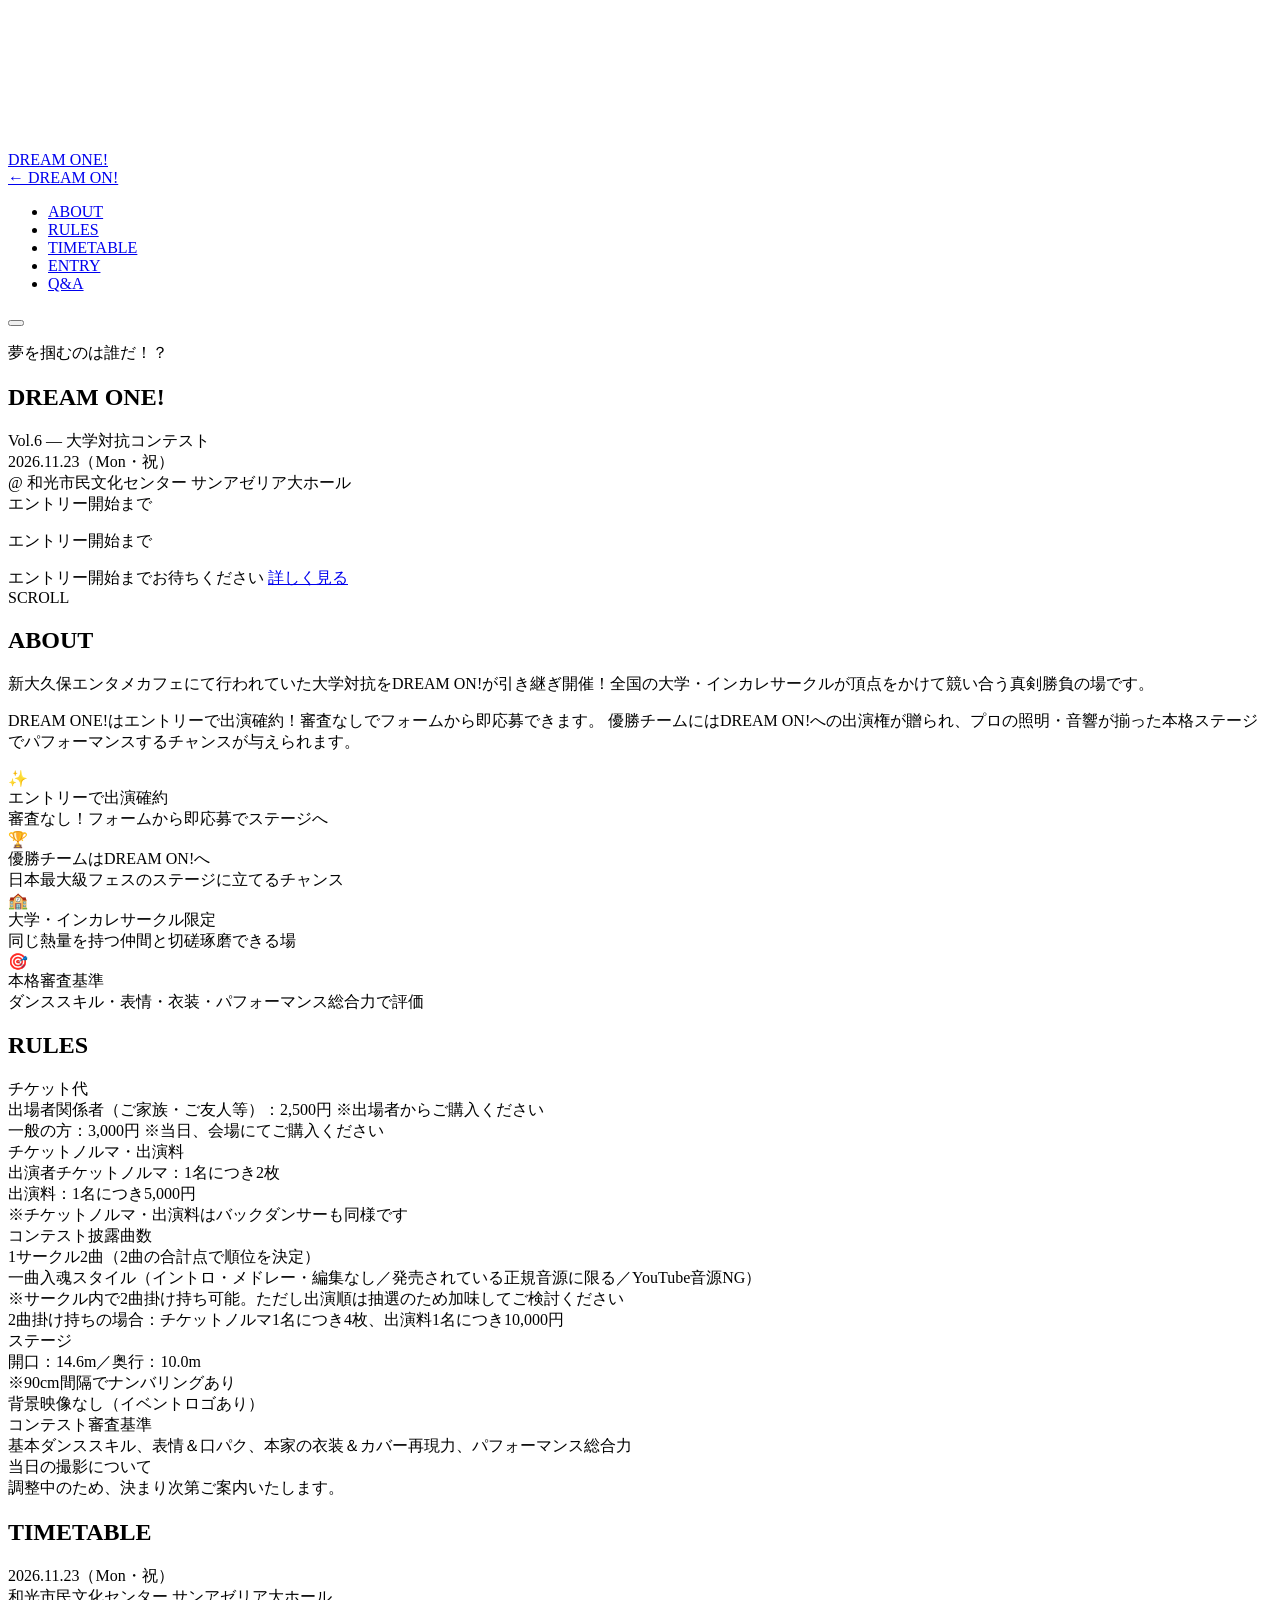
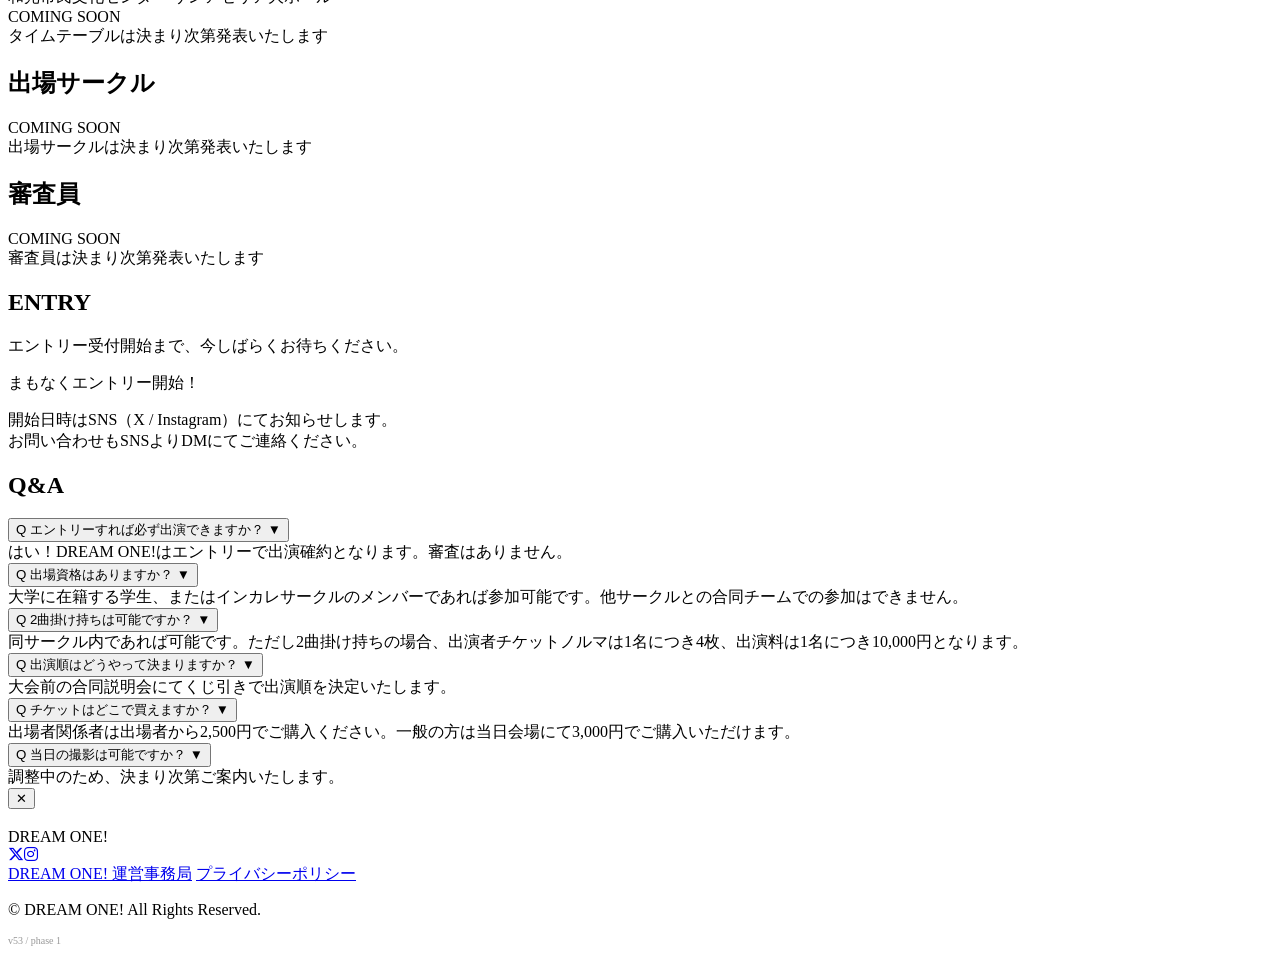
==== dreamone/index.html @ d1f80d46 "Show DREAM ONE build version and phase in footer" ====
<!-- ============================================
     FILE TYPE : HTML
     SITE      : DREAM ONE! (ドリワン)
     VERSION   : 53
============================================ -->
<!DOCTYPE html>
<html lang="ja">
<head>
  <meta charset="UTF-8" />
  <meta name="viewport" content="width=device-width, initial-scale=1.0" />
  <title>DREAM ONE! Vol.6 – 大学対抗 K-POP COVER DANCE CONTEST</title>
  <meta name="description" content="大学生によるK-POPカバーダンスの頂点を決める大会「DREAM ONE!」" />
  <link rel="preconnect" href="https://fonts.googleapis.com" />
  <link rel="preconnect" href="https://fonts.gstatic.com" crossorigin />
  <link href="https://fonts.googleapis.com/css2?family=Bebas+Neue&family=Noto+Sans+JP:wght@400;700;900&family=Space+Mono:wght@400;700&display=swap" rel="stylesheet" />
  <link rel="stylesheet" href="https://cdnjs.cloudflare.com/ajax/libs/font-awesome/6.5.0/css/all.min.css" />
  <link rel="stylesheet" href="style.css?v=52" />
</head>
<body>
  <div class="hero-particles" id="hero-particles"></div>

  <header class="site-header" id="site-header">
    <div class="header-inner">
      <a href="#top" class="logo">
        <img src="images/logo.png" alt="DREAM ONE!" class="logo-img"
             onerror="this.style.display='none';this.nextElementSibling.style.display='block';" />
        <span class="logo-text" style="display:none">DREAM ONE!</span>
      </a>
      <a href="../index.html" class="site-switch-btn site-switch-btn--on">← DREAM ON!</a>
      <nav class="global-nav" id="global-nav">
        <ul id="nav-list"></ul>
      </nav>
      <button class="hamburger" id="hamburger" aria-label="メニューを開く">
        <span></span><span></span><span></span>
      </button>
    </div>
  </header>

  <section class="hero" id="top">
    <div class="hero-slider" id="hero-slider"></div>
    <div class="hero-bg-pattern"></div>
    <div class="hero-overlay"></div>
    <div class="hero-content">
      <p class="hero-catchcopy" id="hero-catchcopy"></p>
      <div class="hero-logo-wrap">
        <img src="images/logo.png" alt="DREAM ONE!" class="hero-logo-img"
             onerror="this.style.display='none';this.nextElementSibling.style.display='block';" />
        <h1 class="hero-title" style="display:none">DREAM ONE!</h1>
      </div>
      <div class="hero-vol-badge" id="hero-vol-badge"></div>
      <div class="hero-info" id="hero-info"></div>
      <div class="hero-phase" id="hero-phase"></div>
      <div class="hero-cta" id="hero-cta"></div>
      <div class="hero-scroll-hint">
        <span>SCROLL</span>
        <div class="scroll-line"></div>
      </div>
    </div>
  </section>

  <main id="main-content">
  <section class="section section-alt" id="about">
    <div class="section-inner">
      <h2 class="section-title">ABOUT</h2>
      <div class="about-lead" id="about-lead"></div>
      <p class="about-body" id="about-body"></p>
      <div class="features-grid" id="features-grid"></div>
    </div>
  </section>

  <section class="section" id="rules">
    <div class="section-inner">
      <h2 class="section-title">RULES</h2>
      <div class="rules-grid" id="rules-grid"></div>
    </div>
  </section>

  <section class="section" id="timetable">
    <div class="section-inner">
      <h2 class="section-title">TIMETABLE</h2>
      <div class="timetable-header" id="timetable-header"></div>
      <div class="timetable-list" id="timetable-list"></div>
    </div>
  </section>

  <section class="section section-alt teams-section" id="teams">
    <div class="section-inner">
      <h2 class="section-title">出場サークル</h2>
      <div class="teams-grid" id="teams-grid"></div>
    </div>
  </section>

  <section class="section section-alt" id="judges">
    <div class="section-inner">
      <h2 class="section-title">審査員</h2>
      <div class="judges-grid" id="judges-grid"></div>
    </div>
  </section>

  <section class="section entry-section" id="entry">
    <div class="section-inner">
      <h2 class="section-title">ENTRY</h2>
      <div class="entry-content" id="entry-content"></div>
    </div>
  </section>

  <section class="section" id="qa">
    <div class="section-inner">
      <h2 class="section-title">Q&A</h2>
      <div class="qa-list" id="qa-list"></div>
    </div>
  </section>
  </main>

  <!-- 審査員ポップアップ -->
  <div class="judge-popup-overlay" id="judge-popup-overlay">
    <div class="judge-popup" id="judge-popup">
      <button class="judge-popup-close" id="judge-popup-close">✕</button>
      <img class="judge-popup-img" id="judge-popup-img" src="" alt="" />
      <h3 class="judge-popup-name" id="judge-popup-name"></h3>
      <p class="judge-popup-profile" id="judge-popup-profile"></p>
    </div>
  </div>

  <footer class="site-footer">
    <div class="footer-inner">
      <div class="footer-logo">
        <img src="images/logo.png" alt="DREAM ONE!"
             onerror="this.style.display='none';this.nextElementSibling.style.display='block';" />
        <span class="logo-text" style="display:none">DREAM ONE!</span>
      </div>
      <div class="footer-social" id="footer-social"></div>
      <div class="footer-links">
        <a href="#top">DREAM ONE! 運営事務局</a>
        <a href="https://www.sib.tv/privacy/" target="_blank" rel="noopener">プライバシーポリシー</a>
      </div>
      <p class="footer-copy">© DREAM ONE! All Rights Reserved.</p>
      <p class="footer-build" id="footer-build" style="font-size:10px;opacity:0.4;margin-top:4px;"></p>
    </div>
  </footer>

  <script src="main.js?v=53"></script>
</body>
</html>
<!-- ============================================
     FILE TYPE : HTML
     SITE      : DREAM ONE! (ドリワン)
     VERSION   : 53
============================================ -->
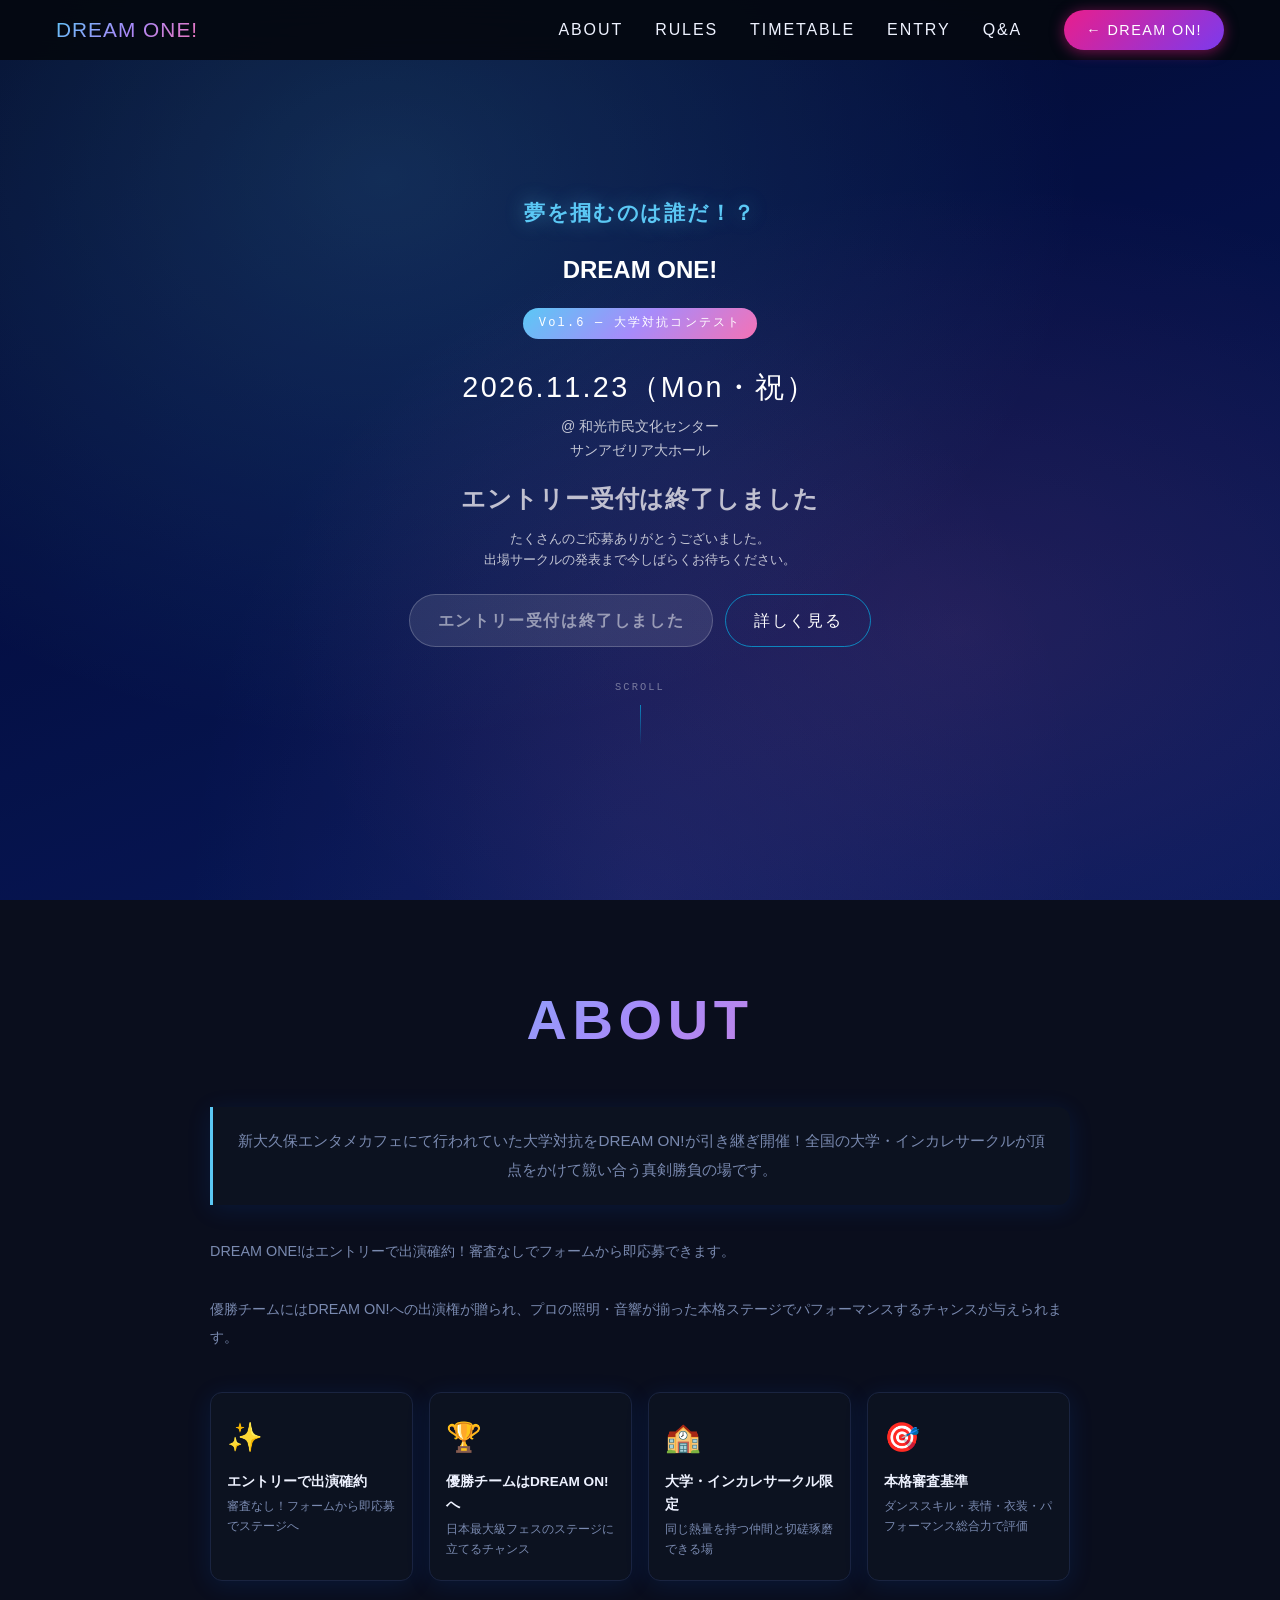
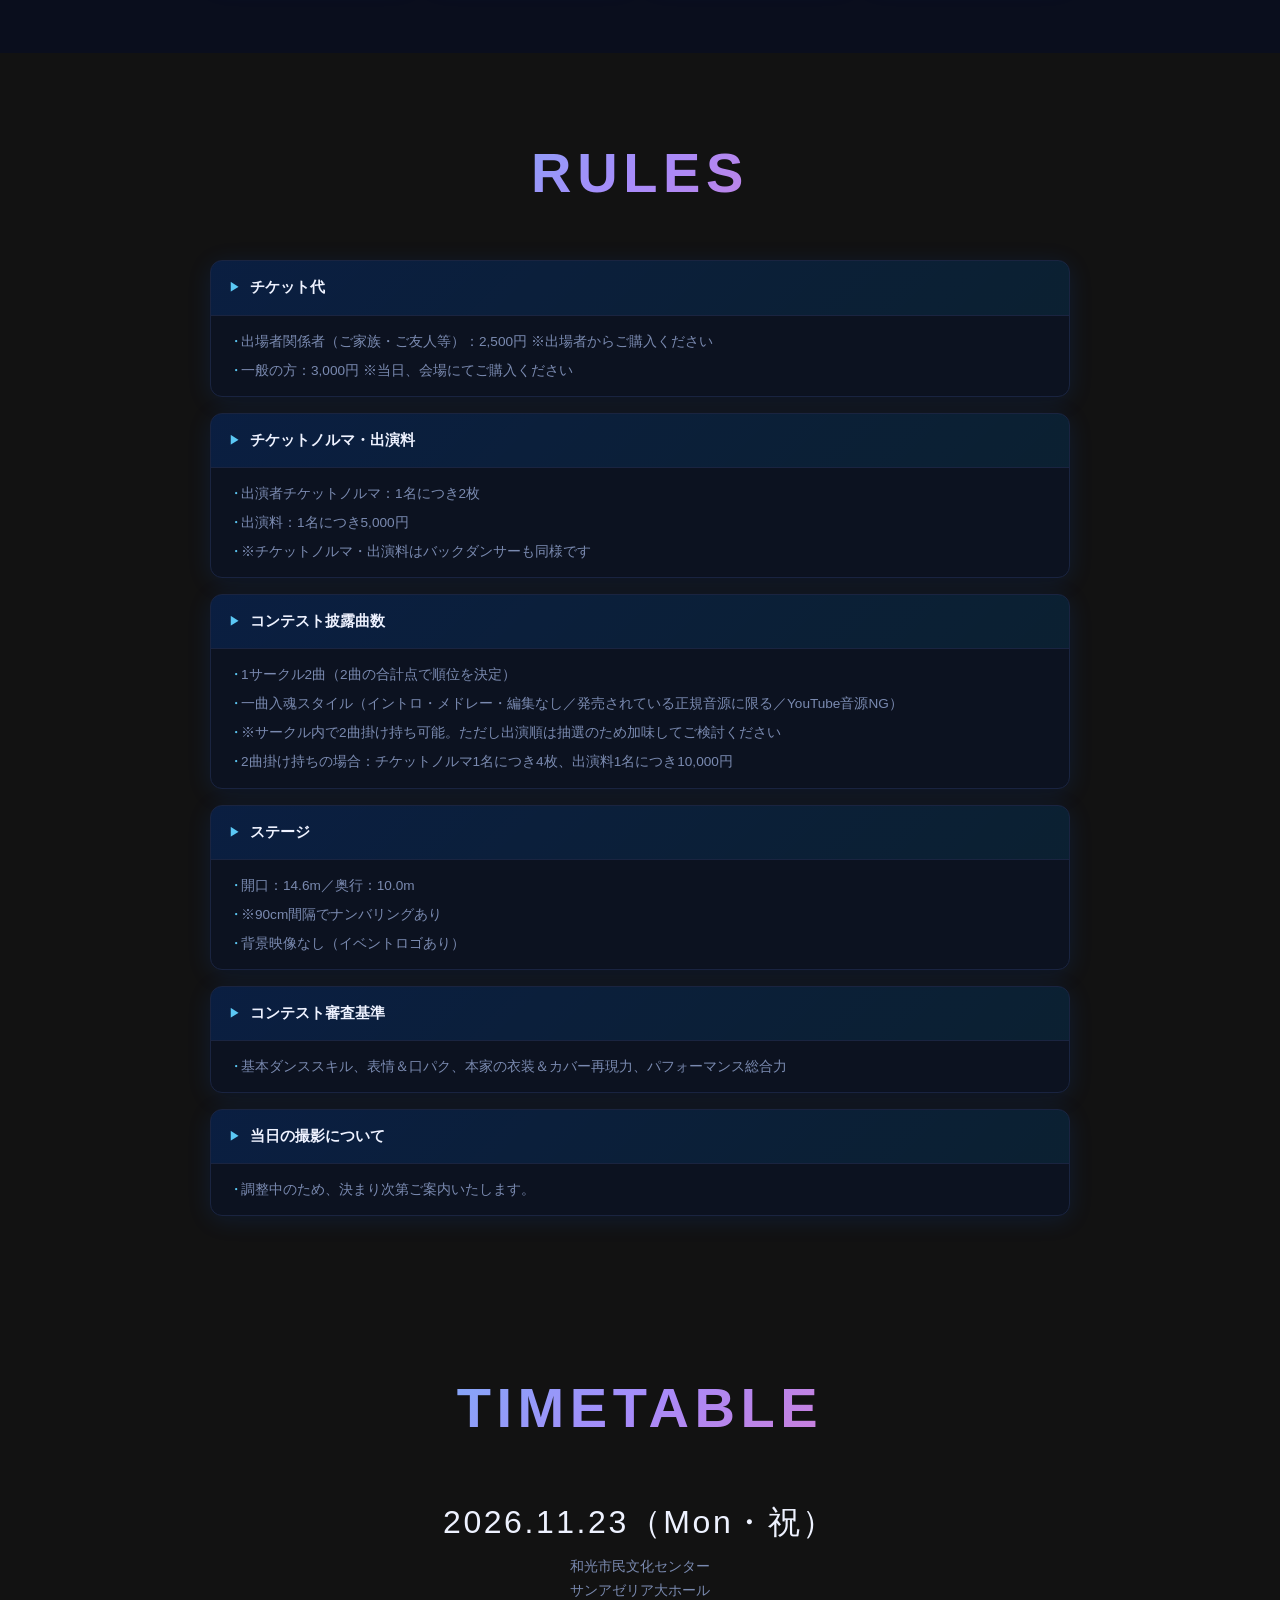
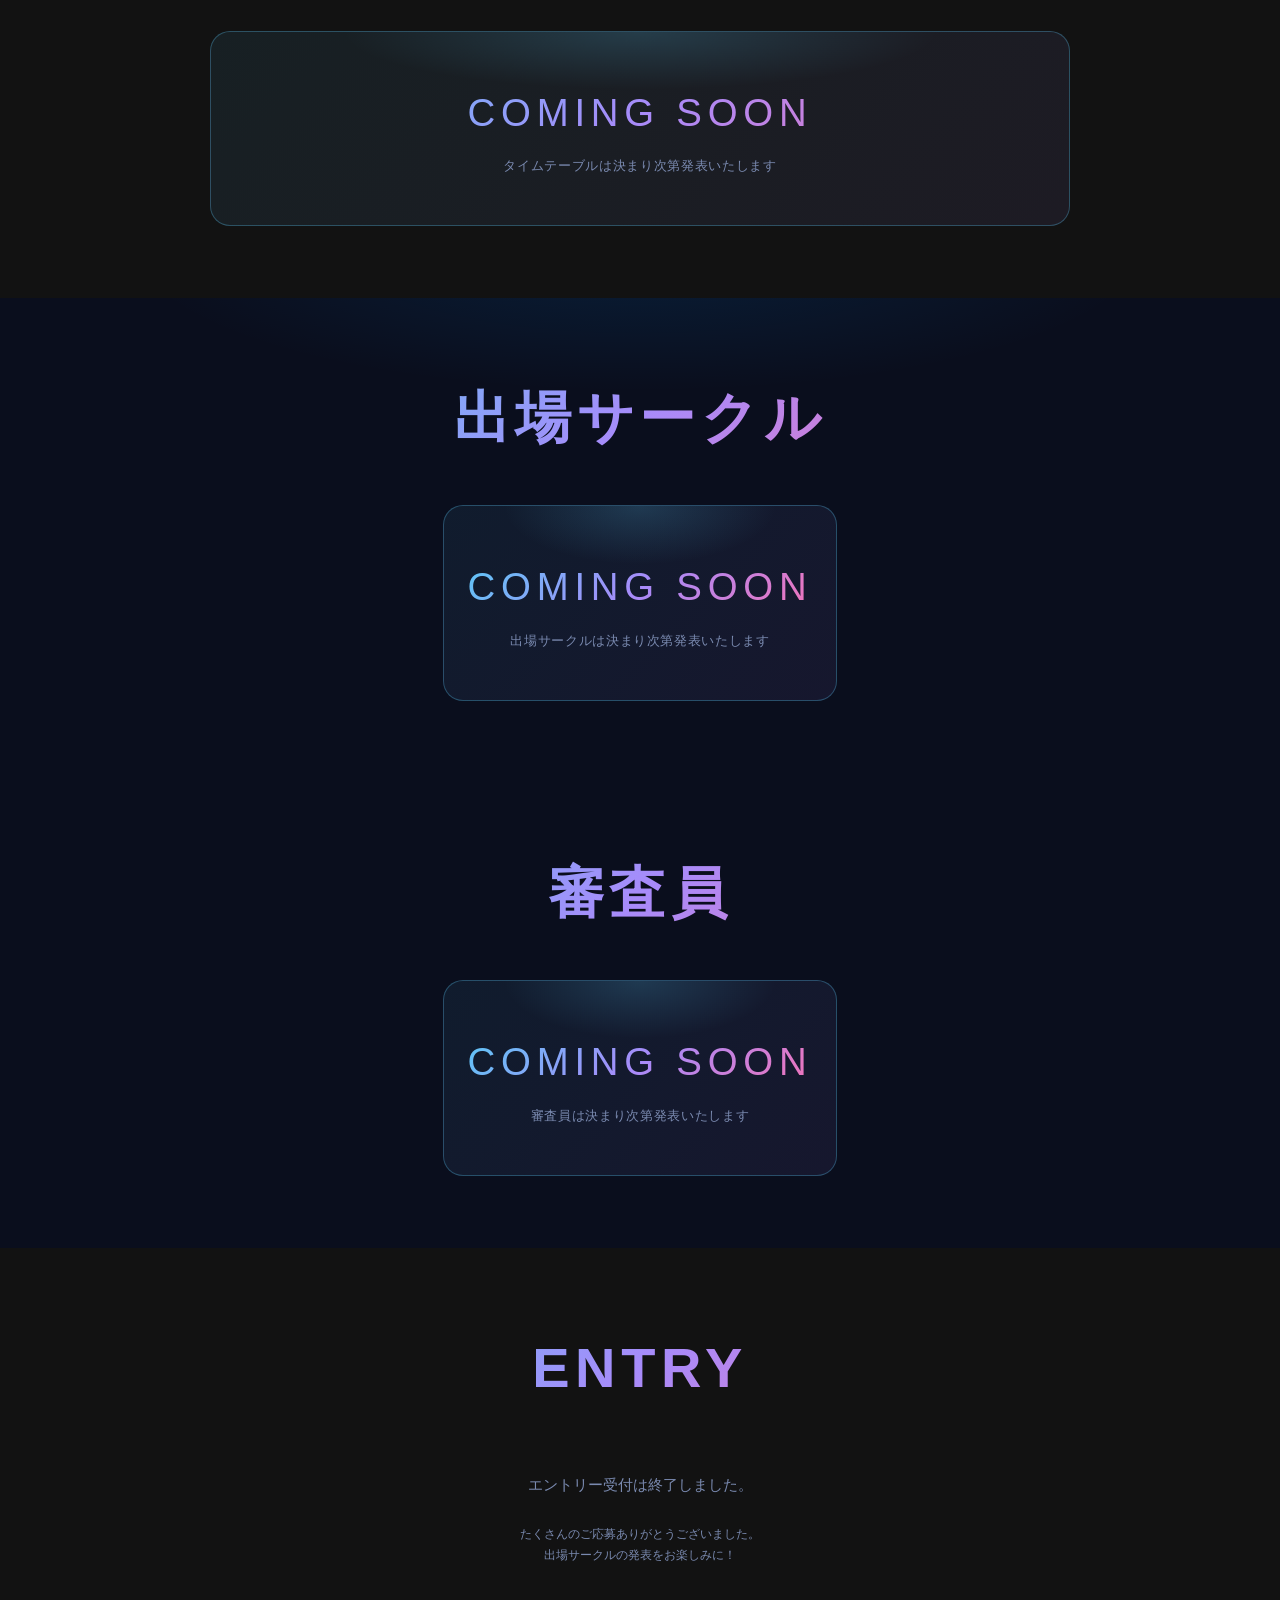
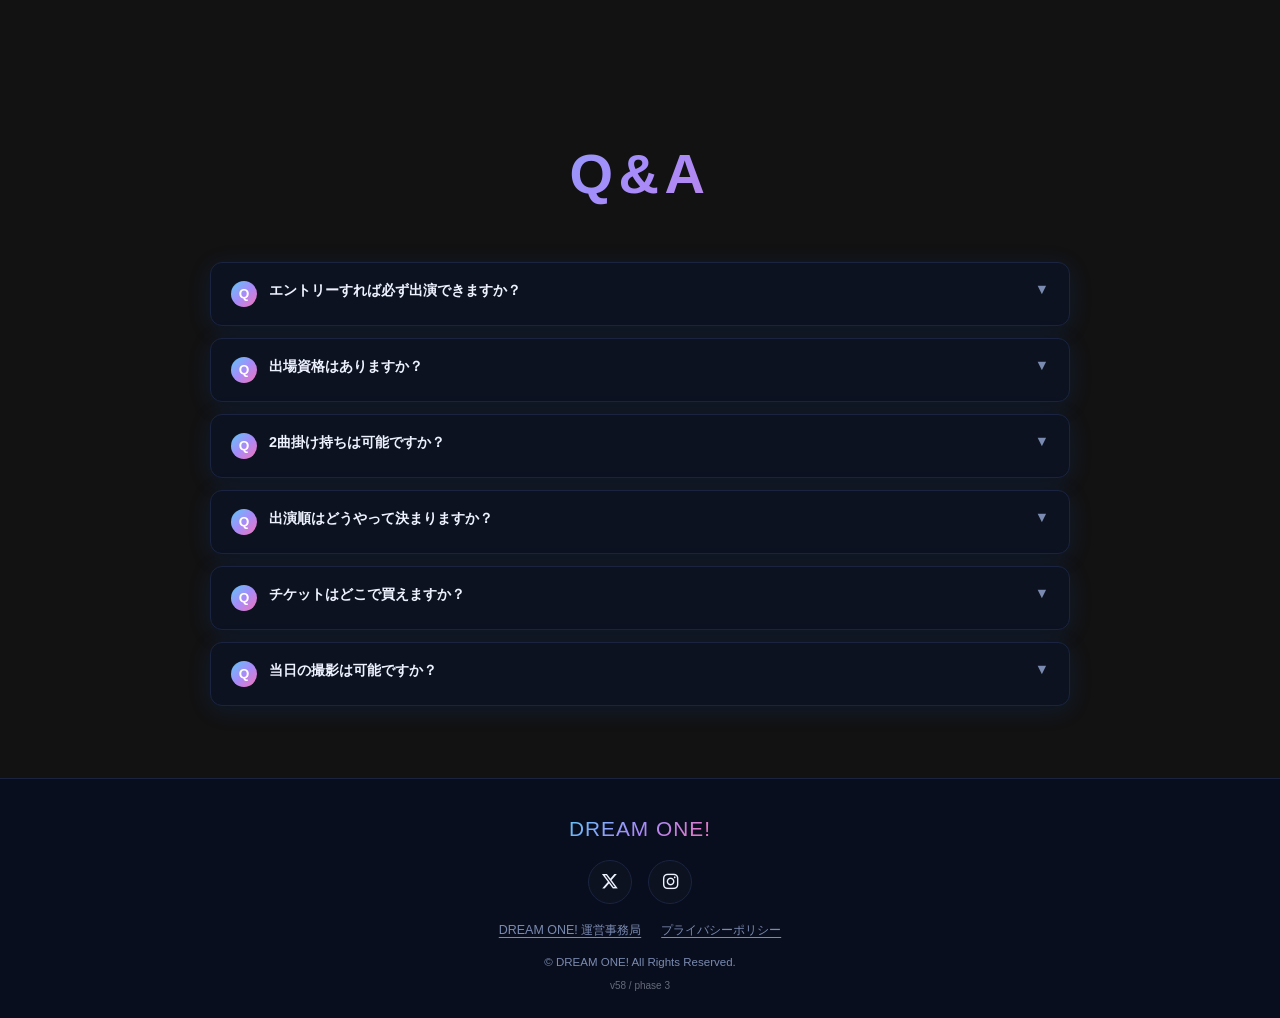
==== commit b972472e: "Sync approved DREAM ONE phase 3 and centered placeholder" ====
--- a/dreamone/index.html
+++ b/dreamone/index.html
@@ -1,7 +1,7 @@
 <!-- ============================================
      FILE TYPE : HTML
      SITE      : DREAM ONE! (ドリワン)
-     VERSION   : 53
+     VERSION   : 58
 ============================================ -->
 <!DOCTYPE html>
 <html lang="ja">
@@ -14,7 +14,7 @@
   <link rel="preconnect" href="https://fonts.gstatic.com" crossorigin />
   <link href="https://fonts.googleapis.com/css2?family=Bebas+Neue&family=Noto+Sans+JP:wght@400;700;900&family=Space+Mono:wght@400;700&display=swap" rel="stylesheet" />
   <link rel="stylesheet" href="https://cdnjs.cloudflare.com/ajax/libs/font-awesome/6.5.0/css/all.min.css" />
-  <link rel="stylesheet" href="style.css?v=52" />
+  <link rel="stylesheet" href="style.css?v=58" />
 </head>
 <body>
   <div class="hero-particles" id="hero-particles"></div>
@@ -139,11 +139,11 @@
     </div>
   </footer>
 
-  <script src="main.js?v=53"></script>
+  <script src="main.js?v=57"></script>
 </body>
 </html>
 <!-- ============================================
      FILE TYPE : HTML
      SITE      : DREAM ONE! (ドリワン)
-     VERSION   : 53
+     VERSION   : 58
 ============================================ -->
--- a/dreamone/style.css
+++ b/dreamone/style.css
@@ -0,0 +1,396 @@
+/* ============================================
+   FILE TYPE : CSS
+   SITE      : DREAM ONE! (ドリワン)
+   VERSION   : 58
+============================================ */
+/* =============================================
+   DREAM ONE! – Style
+   黒背景・青ネオン・シネマティック
+   ============================================= */
+
+:root {
+  --bg:          #050810;
+  --bg-alt:      #080d1a;
+  --bg-card:     #0c1220;
+  --text:        #eef2ff;
+  --text-sub:    #7a8ab0;
+  --border:      #1a2440;
+  --accent:      #5bc8f5;
+  --accent2:     #a78bfa;
+  --accent-grd:  linear-gradient(135deg, #5bc8f5 0%, #a78bfa 50%, #f472b6 100%);
+  --accent-glow: 0 0 20px rgba(91,200,245,0.4);
+  --hero-overlay:rgba(2,5,20,0.2);
+  --header-bg:   rgba(5,8,16,0.92);
+  --shadow:      0 4px 24px rgba(0,100,255,0.12);
+  --shadow-md:   0 8px 40px rgba(0,100,255,0.22);
+  --radius:      12px;
+  --radius-lg:   20px;
+  --font-en:     'Bebas Neue', sans-serif;
+  --font-mono:   'Space Mono', monospace;
+  --font-jp:     'Noto Sans JP', sans-serif;
+}
+/* ライトモードでも常にダーク背景を維持（ブランドカラー固定） */
+
+*, *::before, *::after { box-sizing: border-box; margin: 0; padding: 0; }
+html { scroll-behavior: smooth; font-size: 16px; -webkit-text-size-adjust: 100%; color-scheme: dark; }
+body { font-family: var(--font-jp); background: linear-gradient(160deg, #020a2e 0%, #051250 45%, #0a2070 100%) fixed; color: var(--text); line-height: 1.7; overflow-x: hidden; }
+img { max-width: 100%; height: auto; display: block; }
+a { color: inherit; text-decoration: none; }
+ul { list-style: none; }
+
+/* ---------- Header（単一バー・全デバイス共通） ---------- */
+.site-header {
+  position: fixed; top: 0; left: 0; right: 0; z-index: 1000;
+  background: var(--header-bg);
+  backdrop-filter: blur(16px); -webkit-backdrop-filter: blur(16px);
+  transition: background 0.3s, box-shadow 0.3s;
+}
+.header-inner {
+  max-width: 1200px; margin: 0 auto; padding: 0 16px;
+  height: 60px; display: flex; align-items: center; gap: 10px;
+}
+.logo { display: flex; align-items: center; flex-shrink: 0; margin-right: auto; }
+.logo-img { height: 34px; width: auto; object-fit: contain; }
+.logo-text { font-family: var(--font-en); font-size: 1.3rem; letter-spacing: 0.05em; background: var(--accent-grd); -webkit-background-clip: text; -webkit-text-fill-color: transparent; background-clip: text; }
+
+/* サイト切り替えボタン（常時表示・ピンク系） */
+.site-switch-btn, .site-switch-btn--on {
+  flex-shrink: 0; display: inline-flex; align-items: center; gap: 5px;
+  padding: 8px 18px; border-radius: 100px;
+  font-family: var(--font-en); font-size: 0.9rem; letter-spacing: 0.1em;
+  white-space: nowrap;
+  background: linear-gradient(135deg, #e91e8c, #7c3aed);
+  color: #fff !important; -webkit-text-fill-color: #fff;
+  box-shadow: 0 2px 14px rgba(233,30,140,0.5);
+  transition: transform 0.2s, box-shadow 0.2s;
+  animation: switchPulse 2.5s ease-in-out infinite;
+}
+.site-switch-btn:active { transform: scale(0.96); }
+.site-switch-btn:hover { box-shadow: 0 4px 22px rgba(233,30,140,0.7); }
+@keyframes switchPulse { 0%,100% { transform: scale(1); } 50% { transform: scale(1.03); } }
+
+/* ハンバーガー（スマホのみ） */
+.hamburger { flex-shrink: 0; display: flex; flex-direction: column; gap: 5px; background: none; border: none; cursor: pointer; padding: 6px; }
+.hamburger span { display: block; width: 24px; height: 2px; background: var(--text); border-radius: 2px; transition: transform 0.3s, opacity 0.3s; }
+.hamburger.open span:nth-child(1) { transform: translateY(7px) rotate(45deg); }
+.hamburger.open span:nth-child(2) { opacity: 0; }
+.hamburger.open span:nth-child(3) { transform: translateY(-7px) rotate(-45deg); }
+
+/* ナビ（スマホ：ヘッダー下にドロップダウン） */
+.global-nav {
+  position: fixed; top: 60px; left: 0; right: 0;
+  background: var(--header-bg);
+  backdrop-filter: blur(20px); -webkit-backdrop-filter: blur(20px);
+  max-height: 0; overflow: hidden;
+  transition: max-height 0.4s ease, padding 0.3s;
+}
+.global-nav.open { max-height: 500px; padding: 12px 0; box-shadow: 0 8px 24px rgba(0,0,0,0.4); }
+.global-nav ul { display: flex; flex-direction: column; align-items: center; gap: 2px; }
+.global-nav ul li a { display: block; padding: 12px 40px; font-family: var(--font-en); font-size: 1.4rem; letter-spacing: 0.12em; color: var(--text); transition: color 0.2s; }
+.global-nav ul li a:hover { color: var(--accent); }
+
+/* ---------- Hero ---------- */
+.hero { position: relative; width: 100%; min-height: 100svh; overflow: hidden; display: flex; flex-direction: column; align-items: center; justify-content: center; background: linear-gradient(160deg, #020a2e 0%, #051250 45%, #0a2070 100%); padding: 100px 24px 80px; box-sizing: border-box; }
+.hero-slider { position: absolute; inset: 0; z-index: 0; }
+.hero-slide { position: absolute; inset: 0; background-size: cover; background-position: center center; opacity: 0; transition: opacity 1s ease; }
+.hero-slide.active { opacity: 1; }
+.hero-bg-pattern { position: absolute; inset: 0; background: radial-gradient(ellipse at 30% 20%, rgba(91,200,245,0.22) 0%, transparent 55%), radial-gradient(ellipse at 75% 70%, rgba(244,114,182,0.15) 0%, transparent 50%), radial-gradient(ellipse at 50% 100%, rgba(167,139,250,0.12) 0%, transparent 50%); z-index: 0; }
+.hero-particles { position: fixed; inset: 0; z-index: 1; pointer-events: none; overflow: hidden; }
+.particle { position: absolute; border-radius: 50%; background: var(--accent); opacity: 0; animation: floatUp linear infinite; }
+.hero-overlay { position: absolute; inset: 0; background: var(--hero-overlay); z-index: 2; }
+.hero-content { position: relative; z-index: 3; text-align: center; padding: 0; color: #ffffff; max-width: 680px; }
+.hero-catchcopy { font-size: clamp(1rem, 4vw, 1.3rem); font-weight: 900; color: var(--accent); letter-spacing: 0.08em; margin-bottom: 20px; animation: fadeInUp 0.8s 0.1s both; text-shadow: var(--accent-glow); }
+.hero-logo-wrap { margin-bottom: 16px; animation: fadeInUp 0.8s 0.3s both; }
+.hero-logo-img { max-width: min(480px, 90vw); margin: 0 auto; }
+.hero-vol-badge { display: inline-block; font-family: var(--font-mono); font-size: 0.75rem; letter-spacing: 0.18em; background: var(--accent-grd); padding: 5px 16px; border-radius: 100px; margin-bottom: 16px; animation: fadeInUp 0.8s 0.5s both; }
+.hero-info { margin-top: 8px; animation: fadeInUp 0.8s 0.65s both; }
+.hero-info .event-date { font-family: var(--font-en); font-size: clamp(1.2rem, 5vw, 1.8rem); letter-spacing: 0.08em; }
+.hero-info .event-venue { font-size: 0.88rem; color: rgba(255,255,255,0.75); margin-top: 4px; white-space: pre-line; }
+.hero-entry-badge { display: inline-block; margin-top: 16px; padding: 8px 20px; border: 1.5px solid var(--accent); border-radius: 100px; font-size: 0.85rem; color: var(--accent); letter-spacing: 0.08em; animation: fadeInUp 0.8s 0.75s both; box-shadow: var(--accent-glow); }
+
+/* ---------- Phase（フェーズ） ---------- */
+.hero-phase { margin-top: 16px; animation: fadeInUp 0.8s 0.8s both; }
+.phase-headline { font-size: clamp(1.1rem, 4.5vw, 1.5rem); font-weight: 900; letter-spacing: 0.04em; margin-bottom: 8px; }
+.phase-headline.phase-2 { color: var(--accent); text-shadow: var(--accent-glow); }
+.phase-headline.phase-1 { color: #ffffff; }
+.phase-headline.phase-3 { color: #c0c0d0; }
+.phase-headline.phase-4 { color: #ffd84d; text-shadow: 0 0 18px rgba(255,200,40,0.5); }
+.phase-note { font-size: 0.82rem; color: rgba(255,255,255,0.75); line-height: 1.6; white-space: pre-line; }
+.phase-cd-label { font-family: var(--font-mono); font-size: 0.7rem; letter-spacing: 0.15em; color: rgba(255,255,255,0.6); margin-bottom: 6px; margin-top: 10px; }
+.phase-event-date { font-size: 0.9rem; color: rgba(255,255,255,0.85); margin: 8px 0 4px; letter-spacing: 0.05em; }
+.cd-box-large .cd-num { font-size: clamp(3rem, 15vw, 5rem); }
+.cd-box-large { min-width: 120px; padding: 20px 16px; }
+.phase-countdown { display: flex; gap: 10px; justify-content: center; margin: 10px 0; }
+.cd-box { display: flex; flex-direction: column; align-items: center; min-width: 58px; padding: 10px 6px; background: rgba(255,255,255,0.08); border: 1px solid rgba(255,255,255,0.18); border-radius: 12px; }
+.cd-num { font-family: var(--font-en); font-size: clamp(1.6rem, 7vw, 2.4rem); line-height: 1; color: #fff; }
+.cd-unit { font-family: var(--font-mono); font-size: 0.55rem; letter-spacing: 0.15em; color: rgba(255,255,255,0.6); margin-top: 4px; }
+.cd-open { font-weight: 900; font-size: 1.1rem; color: var(--accent); }
+.btn-disabled { display: inline-flex; align-items: center; justify-content: center; padding: 12px 28px; border-radius: 100px; font-family: var(--font-jp); font-weight: 700; font-size: 0.85rem; background: rgba(255,255,255,0.1); color: rgba(255,255,255,0.5); border: 1px solid rgba(255,255,255,0.2); cursor: default; white-space: nowrap; }
+
+/* ENTRYフェーズ対応 */
+.entry-phase-msg { text-align: center; padding: 16px 0; }
+.entry-announced-img { max-width: min(600px, 100%); margin: 0 auto 28px; border-radius: var(--radius-lg); box-shadow: var(--shadow-md); }
+.entry-event-cd-label { font-family: var(--font-mono); font-size: 0.75rem; letter-spacing: 0.18em; color: var(--accent); margin-bottom: 12px; }
+.entry-cd-wrap { display: flex; gap: 12px; justify-content: center; margin-bottom: 8px; }
+.entry-cd-box { display: flex; flex-direction: column; align-items: center; min-width: 68px; padding: 14px 8px; background: var(--bg-card); border: 1px solid var(--border); border-radius: var(--radius); box-shadow: var(--shadow); }
+.entry-cd-num { font-family: var(--font-en); font-size: clamp(1.8rem, 7vw, 2.8rem); line-height: 1; color: var(--text); }
+.entry-cd-unit { font-family: var(--font-mono); font-size: 0.55rem; letter-spacing: 0.15em; color: var(--text-sub); margin-top: 4px; }
+.entry-cd-open { font-weight: 900; font-size: 1.2rem; color: var(--accent); margin: 12px 0; }
+.hero-cta { display: flex; gap: 12px; justify-content: center; flex-wrap: wrap; margin-top: 24px; animation: fadeInUp 0.8s 0.9s both; }
+.hero-scroll-hint { position: relative; margin-top: 32px; z-index: 3; display: flex; flex-direction: column; align-items: center; gap: 8px; color: rgba(255,255,255,0.4); font-family: var(--font-mono); font-size: 0.65rem; letter-spacing: 0.2em; animation: fadeIn 1s 1.2s both; }
+.scroll-line { width: 1px; height: 40px; background: linear-gradient(to bottom, rgba(0,200,255,0.6), transparent); animation: scrollPulse 1.8s ease-in-out infinite; }
+
+/* ---------- Buttons ---------- */
+.btn { display: inline-flex; align-items: center; justify-content: center; padding: 12px 28px; border-radius: 100px; font-family: var(--font-en); font-size: 1rem; letter-spacing: 0.1em; cursor: pointer; transition: transform 0.2s, box-shadow 0.2s; white-space: nowrap; }
+.btn:active { transform: scale(0.97); }
+.btn-primary { background: var(--accent-grd); color: #ffffff; box-shadow: 0 4px 20px rgba(0,150,255,0.4); }
+.btn-primary:hover { box-shadow: 0 6px 30px rgba(0,150,255,0.65); }
+.btn-outline { background: transparent; color: #ffffff; border: 1.5px solid rgba(0,200,255,0.6); }
+.btn-outline:hover { background: rgba(0,200,255,0.08); border-color: var(--accent); }
+.btn-large { padding: 16px 48px; font-size: 1.2rem; }
+
+/* ---------- Sections ---------- */
+.section { padding: 72px 0; background: transparent; }
+.section-alt { background: rgba(8,14,32,0.78); }
+.section-inner { max-width: 900px; margin: 0 auto; padding: 0 20px; }
+.section-title { font-family: var(--font-en); font-size: clamp(2.2rem, 8vw, 3.5rem); letter-spacing: 0.1em; text-align: center; margin-bottom: 40px; background: var(--accent-grd); -webkit-background-clip: text; -webkit-text-fill-color: transparent; background-clip: text; }
+
+/* ---------- About ---------- */
+.about-lead { font-size: 0.95rem; line-height: 1.9; color: var(--text-sub); text-align: center; margin-bottom: 32px; padding: 20px; border-left: 3px solid var(--accent); background: var(--bg-card); border-radius: 0 var(--radius) var(--radius) 0; box-shadow: var(--shadow); }
+.about-body { font-size: 0.9rem; line-height: 2; color: var(--text-sub); white-space: pre-line; margin-bottom: 40px; }
+.features-grid { display: grid; grid-template-columns: 1fr 1fr; gap: 16px; }
+.feature-card { background: var(--bg-card); border: 1px solid var(--border); border-radius: var(--radius); padding: 20px 16px; box-shadow: var(--shadow); transition: transform 0.2s, box-shadow 0.2s, border-color 0.2s; }
+.feature-card:hover { transform: translateY(-3px); box-shadow: var(--shadow-md); border-color: var(--accent); }
+.feature-icon { font-size: 1.8rem; margin-bottom: 8px; }
+.feature-title { font-size: 0.85rem; font-weight: 700; margin-bottom: 4px; }
+.feature-desc { font-size: 0.78rem; color: var(--text-sub); line-height: 1.6; }
+
+/* ---------- Rules ---------- */
+.rules-grid { display: flex; flex-direction: column; gap: 16px; }
+.rule-card { background: var(--bg-card); border: 1px solid var(--border); border-radius: var(--radius); overflow: hidden; box-shadow: var(--shadow); }
+.rule-title { display: flex; align-items: center; gap: 10px; padding: 14px 18px; background: linear-gradient(135deg, rgba(0,100,255,0.15), rgba(0,200,255,0.08)); border-bottom: 1px solid var(--border); font-weight: 700; font-size: 0.92rem; }
+.rule-title::before { content: '▶'; color: var(--accent); font-size: 0.7rem; flex-shrink: 0; }
+.rule-items { padding: 14px 18px; display: flex; flex-direction: column; gap: 6px; }
+.rule-item { font-size: 0.85rem; color: var(--text-sub); line-height: 1.7; padding-left: 12px; position: relative; }
+.rule-item::before { content: '・'; position: absolute; left: 0; color: var(--accent); }
+
+/* ---------- Timetable ---------- */
+.timetable-header { text-align: center; margin-bottom: 28px; }
+.timetable-header .tt-date { font-family: var(--font-en); font-size: clamp(1.4rem, 5vw, 2rem); letter-spacing: 0.08em; }
+.timetable-header .tt-venue { font-size: 0.9rem; color: var(--text-sub); margin-top: 4px; white-space: pre-line; }
+.timetable-list { display: flex; flex-direction: column; gap: 2px; }
+.tt-row { display: flex; align-items: center; border-radius: var(--radius); overflow: hidden; background: var(--bg-card); border: 1px solid var(--border); transition: transform 0.15s; }
+.tt-row:hover { transform: translateX(4px); }
+.tt-time { flex-shrink: 0; width: 80px; background: linear-gradient(135deg, #f472b6, #a78bfa); color: #ffffff; text-align: center; padding: 14px 8px; font-family: var(--font-mono); font-size: 0.82rem; font-weight: 700; }
+.tt-act { flex: 1; padding: 14px 16px; font-size: 0.9rem; font-weight: 500; color: #ffffff; }
+.tt-row.dj .tt-time { background: linear-gradient(135deg, #f472b6, #a78bfa); }
+.tt-row.dj .tt-act { color: #ffffff; font-style: italic; }
+
+/* ---------- Teams ---------- */
+.teams-grid { display: grid; grid-template-columns: 1fr; gap: 12px; justify-items: center; }
+.teams-grid > .coming-soon-box { grid-column: 1 / -1; }
+.teams-grid:has(.team-card:only-child) { max-width: 480px; margin-left: auto; margin-right: auto; }
+.team-card {
+  position: relative; width: 100%; overflow: hidden;
+  background: linear-gradient(135deg, rgba(0,80,200,0.25), rgba(0,180,255,0.12));
+  border: 1px solid rgba(0,200,255,0.3);
+  border-radius: var(--radius-lg);
+  padding: 18px 24px;
+  text-align: center;
+  transition: transform 0.25s, box-shadow 0.25s, border-color 0.25s;
+  cursor: default;
+}
+.team-card::before {
+  content: '';
+  position: absolute; inset: 0;
+  background: linear-gradient(135deg, rgba(0,150,255,0.15), rgba(0,220,255,0.05));
+  opacity: 0; transition: opacity 0.3s;
+}
+.team-card::after {
+  content: '';
+  position: absolute; top: 0; left: -60%;
+  width: 40%; height: 100%;
+  background: linear-gradient(90deg, transparent, rgba(255,255,255,0.08), transparent);
+  transform: skewX(-20deg);
+  animation: teamShine 4s ease-in-out infinite;
+}
+.team-card:hover { transform: translateY(-4px) scale(1.01); box-shadow: 0 8px 32px rgba(0,150,255,0.35); border-color: var(--accent); }
+.team-card:hover::before { opacity: 1; }
+.team-card span { position: relative; z-index: 1; font-size: 1rem; font-weight: 700; letter-spacing: 0.04em; color: var(--text); }
+.teams-note { text-align: center; font-size: 0.75rem; color: var(--text-sub); margin-top: 12px; }
+@keyframes teamShine {
+  0% { left: -60%; }
+  40%, 100% { left: 160%; }
+}
+
+/* ---------- Entry ---------- */
+.entry-section { text-align: center; }
+.entry-badge-large { display: inline-block; margin-bottom: 20px; padding: 10px 28px; border: 2px solid var(--accent); border-radius: 100px; font-size: 1rem; font-weight: 700; color: var(--accent); letter-spacing: 0.08em; box-shadow: var(--accent-glow); }
+.entry-lead { font-size: 0.95rem; line-height: 1.9; margin-bottom: 24px; color: var(--text-sub); }
+.entry-info-box { background: var(--bg-card); border: 1px solid var(--border); border-radius: var(--radius); padding: 20px; margin-bottom: 28px; text-align: left; box-shadow: var(--shadow); }
+.entry-info-row { display: flex; gap: 12px; padding: 8px 0; border-bottom: 1px solid var(--border); font-size: 0.88rem; }
+.entry-info-row:last-child { border-bottom: none; }
+.entry-info-label { flex-shrink: 0; font-weight: 700; color: var(--accent); min-width: 100px; }
+.entry-info-value { color: var(--text-sub); }
+.entry-steps { display: flex; flex-direction: column; gap: 16px; margin-bottom: 36px; text-align: left; }
+.entry-step { display: flex; align-items: flex-start; gap: 16px; background: var(--bg-card); border: 1px solid var(--border); border-radius: var(--radius); padding: 18px 20px; box-shadow: var(--shadow); }
+.step-num { font-family: var(--font-en); font-size: 2rem; line-height: 1; background: var(--accent-grd); -webkit-background-clip: text; -webkit-text-fill-color: transparent; background-clip: text; flex-shrink: 0; }
+.step-text strong { display: block; font-size: 0.95rem; font-weight: 700; margin-bottom: 4px; }
+.step-text span { font-size: 0.82rem; color: var(--text-sub); }
+.entry-note { margin-top: 12px; font-size: 0.78rem; color: var(--text-sub); }
+
+/* ---------- Q&A ---------- */
+.qa-list { display: flex; flex-direction: column; gap: 12px; }
+.qa-item { background: var(--bg-card); border: 1px solid var(--border); border-radius: var(--radius); overflow: hidden; box-shadow: var(--shadow); }
+.qa-question { width: 100%; background: none; border: none; padding: 18px 20px; text-align: left; cursor: pointer; display: flex; align-items: flex-start; gap: 12px; font-family: var(--font-jp); font-size: 0.9rem; font-weight: 700; color: var(--text); transition: background 0.2s; }
+.qa-q-icon { flex-shrink: 0; width: 26px; height: 26px; border-radius: 50%; background: var(--accent-grd); color: #ffffff; display: flex; align-items: center; justify-content: center; font-family: var(--font-en); font-size: 0.85rem; }
+.qa-chevron { margin-left: auto; flex-shrink: 0; transition: transform 0.3s; color: var(--text-sub); }
+.qa-item.open .qa-chevron { transform: rotate(180deg); }
+.qa-answer { max-height: 0; overflow: hidden; transition: max-height 0.35s ease; }
+.qa-item.open .qa-answer { max-height: 400px; }
+.qa-answer-inner { padding: 0 20px 18px 58px; font-size: 0.88rem; line-height: 1.8; color: var(--text-sub); }
+
+/* ---------- Footer ---------- */
+.site-footer { background: rgba(8,14,32,0.85); border-top: 1px solid var(--border); padding: 48px 0 32px; }
+.footer-inner { max-width: 600px; margin: 0 auto; padding: 0 20px; text-align: center; }
+.footer-logo { display: flex; justify-content: center; margin-bottom: 20px; }
+.footer-logo img { height: 48px; width: auto; object-fit: contain; }
+.footer-social { display: flex; justify-content: center; gap: 16px; margin-bottom: 24px; }
+.social-link { display: flex; align-items: center; justify-content: center; width: 44px; height: 44px; border-radius: 50%; border: 1px solid var(--border); background: var(--bg-card); font-size: 1.1rem; color: var(--text); transition: transform 0.2s, border-color 0.2s, color 0.2s, box-shadow 0.2s; }
+.social-link:hover { transform: translateY(-3px); border-color: var(--accent); color: var(--accent); box-shadow: var(--accent-glow); }
+.footer-links { display: flex; justify-content: center; gap: 20px; flex-wrap: wrap; margin-bottom: 20px; }
+.footer-links a { font-size: 0.78rem; color: var(--text-sub); text-decoration: underline; text-underline-offset: 3px; }
+.footer-links a:hover { color: var(--accent); }
+.footer-copy { font-size: 0.72rem; color: var(--text-sub); }
+
+/* ---------- Animations ---------- */
+@keyframes fadeInUp { from { opacity: 0; transform: translateY(24px); } to { opacity: 1; transform: translateY(0); } }
+@keyframes fadeIn { from { opacity: 0; } to { opacity: 1; } }
+@keyframes scrollPulse { 0%, 100% { opacity: 0.4; } 50% { opacity: 1; } }
+@keyframes floatUp { 0% { transform: translateY(100vh) scale(0); opacity: 0; } 10% { opacity: 1; } 80% { opacity: 0.7; } 100% { transform: translateY(-10vh) scale(1.2); opacity: 0; } }
+.reveal { opacity: 0; transform: translateY(28px); transition: opacity 0.6s ease, transform 0.6s ease; }
+.reveal.visible { opacity: 1; transform: translateY(0); }
+
+/* ---------- Desktop ---------- */
+@media (min-width: 768px) {
+  .hamburger { display: none; }
+  .global-nav {
+    position: static; max-height: none; padding: 0;
+    background: none; backdrop-filter: none; -webkit-backdrop-filter: none;
+    overflow: visible; box-shadow: none; flex-shrink: 0;
+  }
+  .global-nav ul { flex-direction: row; gap: 0; }
+  .global-nav ul li a { padding: 8px 12px; font-size: 0.95rem; }
+  .logo { margin-right: auto; }
+  .global-nav { order: 2; margin-right: 16px; }
+  .site-switch-btn { order: 3; font-size: 0.9rem; padding: 8px 22px; }
+  .hero { padding-top: 120px; padding-bottom: 80px; }
+
+  .features-grid { grid-template-columns: repeat(4, 1fr); }
+  .teams-grid { grid-template-columns: repeat(2, 1fr); }
+  .team-card { padding: 22px 28px; }
+  .team-card span { font-size: 1.1rem; }
+  .entry-steps { flex-direction: row; }
+  .entry-step { flex-direction: column; text-align: center; flex: 1; }
+  .site-footer { padding: 32px 0 24px; }
+  .footer-logo { margin-bottom: 14px; }
+  .footer-social { margin-bottom: 16px; }
+  .footer-links { margin-bottom: 12px; }
+}
+@media (min-width: 1024px) {
+  .teams-grid { grid-template-columns: repeat(2, 1fr); }
+  .global-nav ul li a { padding: 8px 16px; font-size: 1rem; }
+}
+/* ============================================
+   FILE TYPE : CSS
+   SITE      : DREAM ONE! (ドリワン)
+   VERSION   : 58
+============================================ */
+
+/* ---------- 審査員 ---------- */
+.judges-grid { display: flex; flex-direction: column; gap: 20px; align-items: center; }
+.judge-card { display: flex; flex-direction: column; align-items: center; gap: 10px; cursor: pointer; transition: transform 0.2s; width: 100%; max-width: 240px; }
+.judge-card:hover { transform: translateY(-4px); }
+.judge-card:active { transform: scale(0.97); }
+.judge-img-wrap { position: relative; width: 120px; height: 120px; border-radius: 50%; overflow: hidden; border: 2px solid var(--accent); box-shadow: 0 0 16px rgba(0,200,255,0.25); }
+.judge-img { width: 100%; height: 100%; object-fit: cover; object-position: top; }
+.judge-img-placeholder { width: 100%; height: 100%; display: flex; align-items: center; justify-content: center; background: var(--bg-card); font-family: var(--font-en); font-size: 2rem; color: var(--accent); }
+.judge-name { font-size: 0.92rem; font-weight: 700; text-align: center; color: var(--text); }
+
+/* 審査員ポップアップ */
+.judge-popup-overlay { position: fixed; inset: 0; background: rgba(0,0,0,0.75); z-index: 2000; display: flex; align-items: center; justify-content: center; padding: 20px; opacity: 0; pointer-events: none; transition: opacity 0.25s; }
+.judge-popup-overlay.open { opacity: 1; pointer-events: auto; }
+.judge-popup { position: relative; background: var(--bg-card); border: 1px solid var(--border); border-radius: var(--radius-lg); padding: 32px 24px 28px; max-width: 480px; width: 100%; max-height: 85vh; overflow-y: auto; text-align: center; box-shadow: 0 16px 60px rgba(0,0,0,0.6); }
+.judge-popup-close { position: absolute; top: 12px; right: 16px; background: none; border: none; color: var(--text-sub); font-size: 1.2rem; cursor: pointer; padding: 4px 8px; }
+.judge-popup-img { width: 140px; height: 140px; border-radius: 50%; object-fit: cover; border: 2px solid var(--accent); margin: 0 auto 16px; display: block; }
+.judge-popup-name { font-size: 1.1rem; font-weight: 700; margin-bottom: 14px; color: var(--text); }
+.judge-popup-profile { font-size: 0.84rem; line-height: 1.85; color: var(--text-sub); text-align: left; white-space: pre-line; }
+
+/* PC：横3列 */
+@media (min-width: 640px) {
+  .judges-grid { flex-direction: row; justify-content: center; align-items: flex-start; gap: 32px; }
+}
+
+/* ---------- Coming Soon ---------- */
+.coming-soon-box {
+  position: relative;
+  padding: 48px 24px;
+  text-align: center;
+  border: 1px solid rgba(91,200,245,0.3);
+  border-radius: var(--radius-lg);
+  background: linear-gradient(135deg, rgba(91,200,245,0.08), rgba(167,139,250,0.08));
+  overflow: hidden;
+}
+.coming-soon-box::before {
+  content: '';
+  position: absolute;
+  top: -30%; left: 50%;
+  transform: translateX(-50%);
+  width: 70%; height: 60%;
+  background: radial-gradient(ellipse, rgba(91,200,245,0.18) 0%, transparent 70%);
+  animation: teamsGlow 4s ease-in-out infinite alternate;
+  pointer-events: none;
+}
+.coming-soon-text {
+  position: relative;
+  font-family: var(--font-en);
+  font-size: clamp(1.6rem, 7vw, 2.4rem);
+  letter-spacing: 0.15em;
+  background: var(--accent-grd);
+  -webkit-background-clip: text; -webkit-text-fill-color: transparent; background-clip: text;
+  text-shadow: none;
+}
+.coming-soon-sub {
+  position: relative;
+  margin-top: 10px;
+  font-size: 0.82rem;
+  color: var(--text-sub);
+  letter-spacing: 0.05em;
+}
+
+/* ---------- Teams Section 豪華演出 ---------- */
+.teams-section {
+  position: relative;
+  background: rgba(8,14,32,0.78);
+  overflow: hidden;
+}
+.teams-section::before {
+  content: '';
+  position: absolute;
+  top: -40%; left: 50%;
+  transform: translateX(-50%);
+  width: 80%; height: 60%;
+  background: radial-gradient(ellipse, rgba(0,150,255,0.12) 0%, transparent 70%);
+  pointer-events: none;
+  animation: teamsGlow 4s ease-in-out infinite alternate;
+}
+@keyframes teamsGlow {
+  from { opacity: 0.6; transform: translateX(-50%) scale(1); }
+  to   { opacity: 1;   transform: translateX(-50%) scale(1.1); }
+}
+
+/* ============================================
+   FILE TYPE : CSS
+   SITE      : DREAM ONE! (ドリワン)
+   VERSION   : 58
+============================================ */
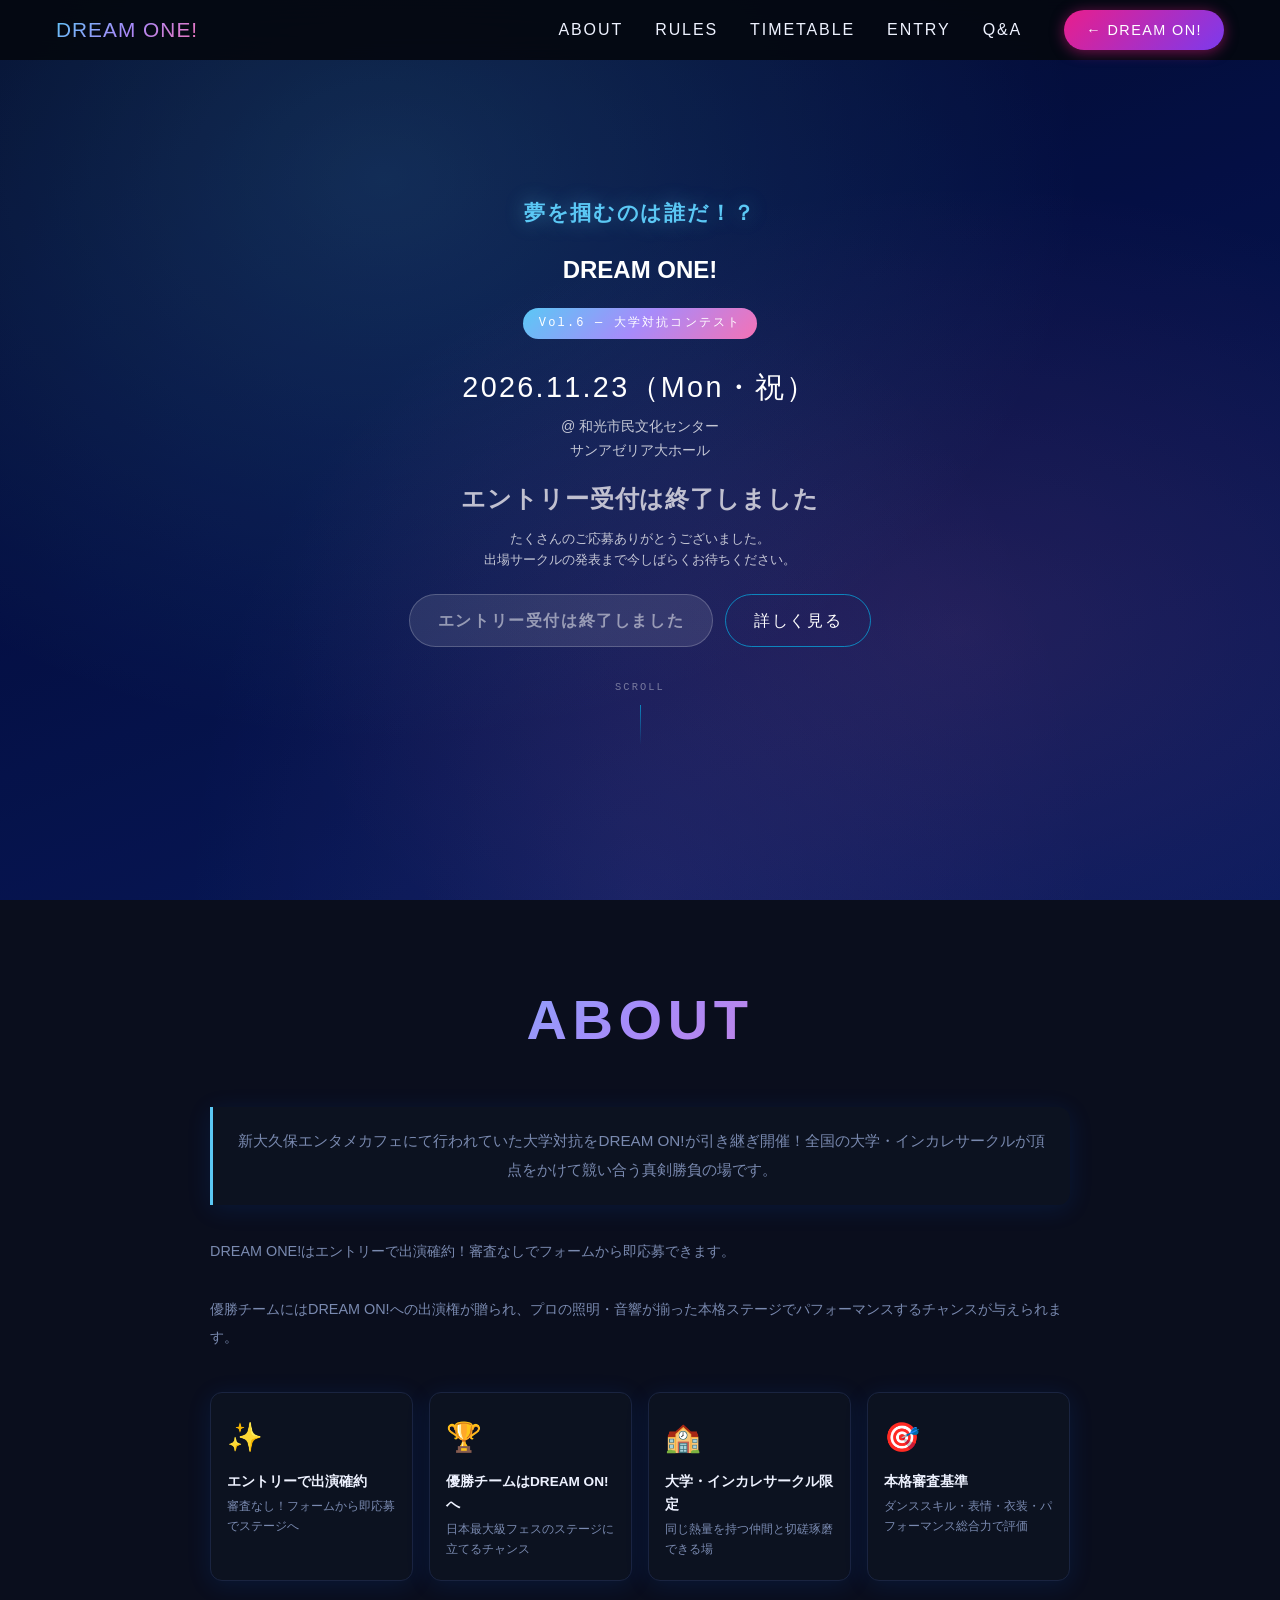
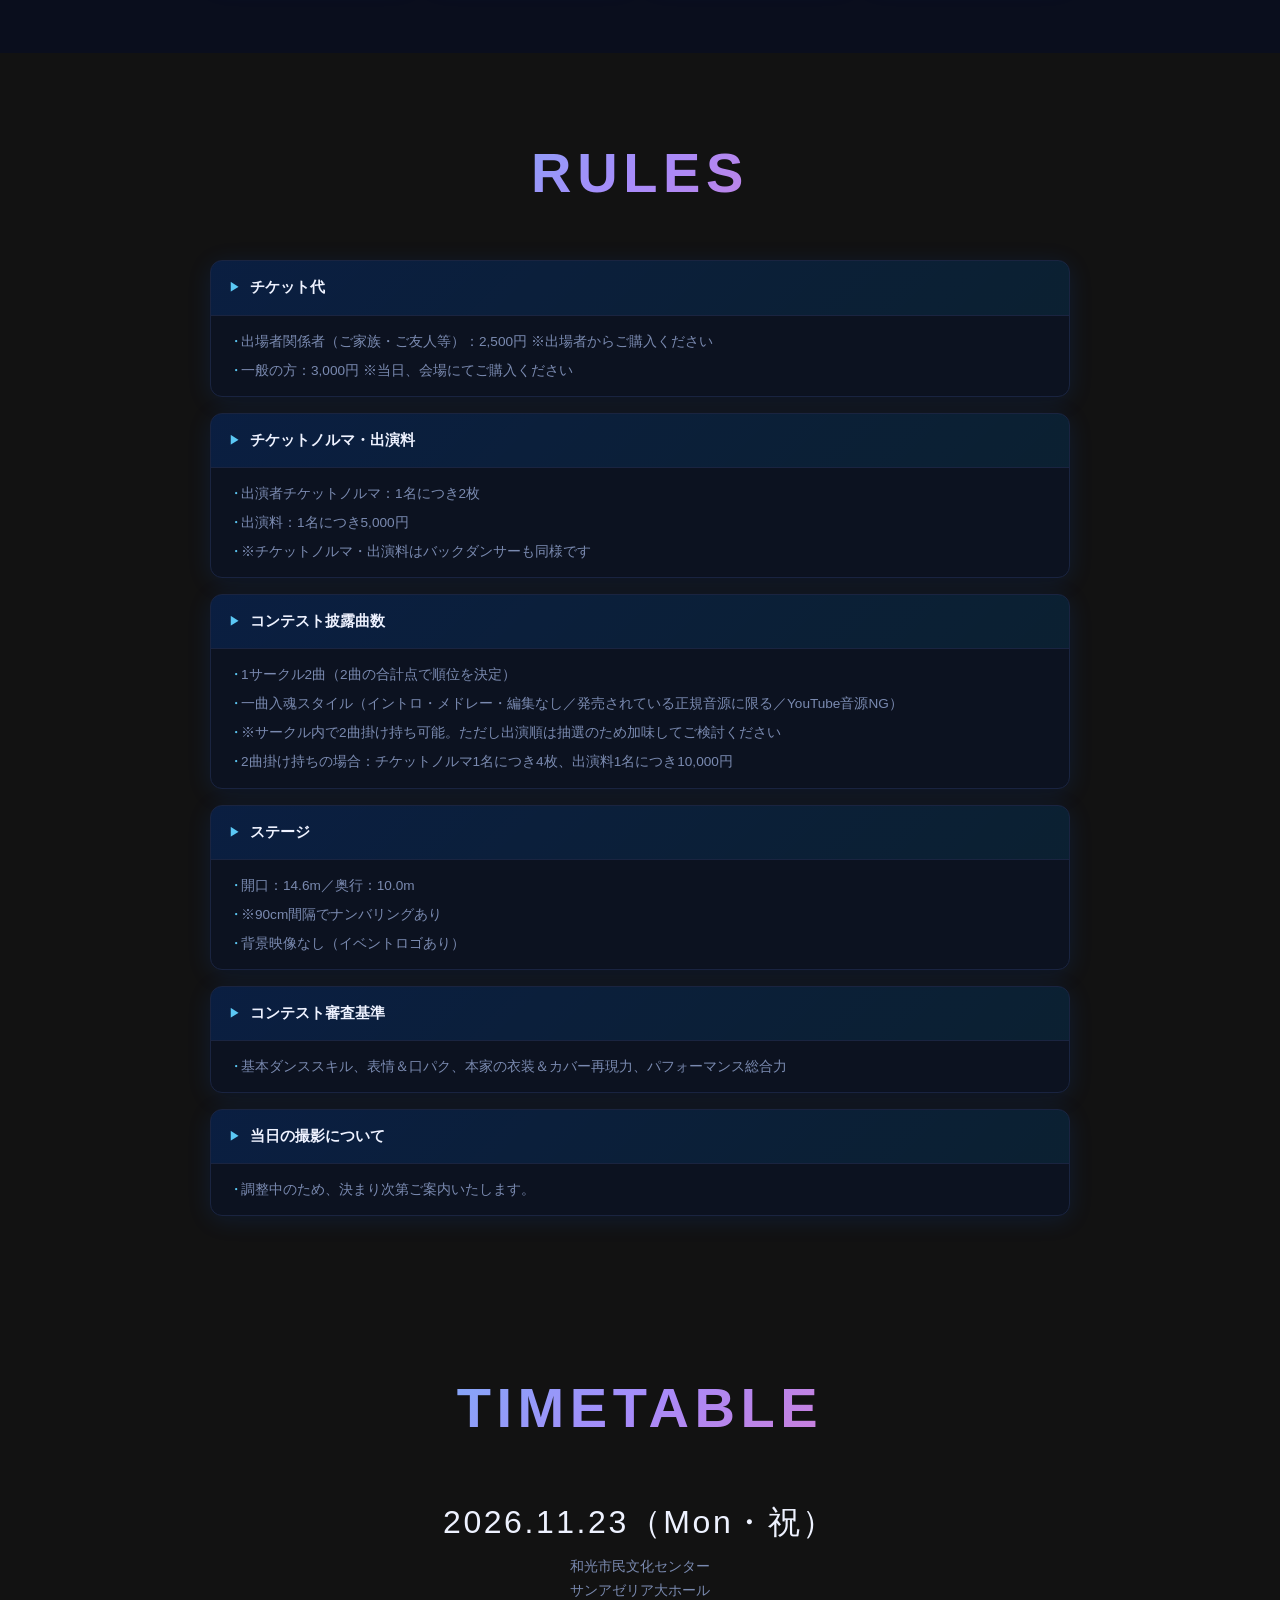
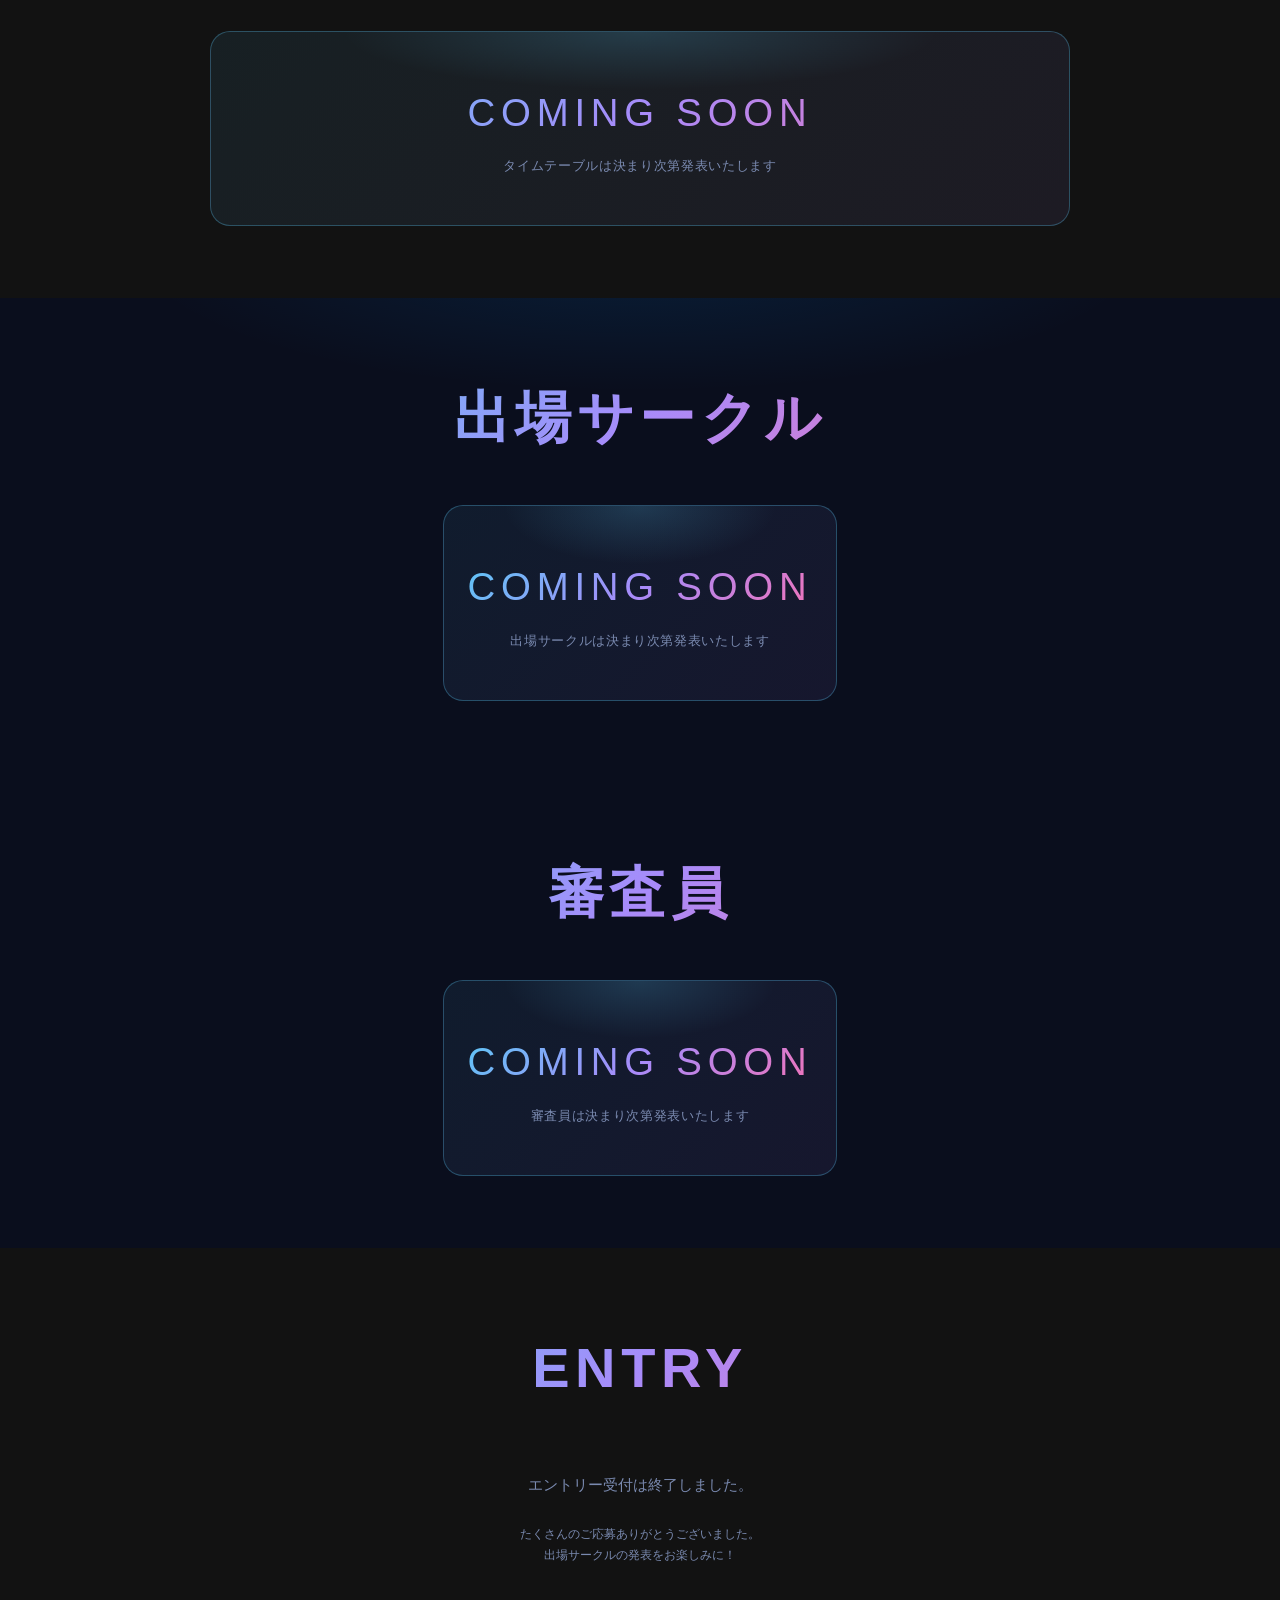
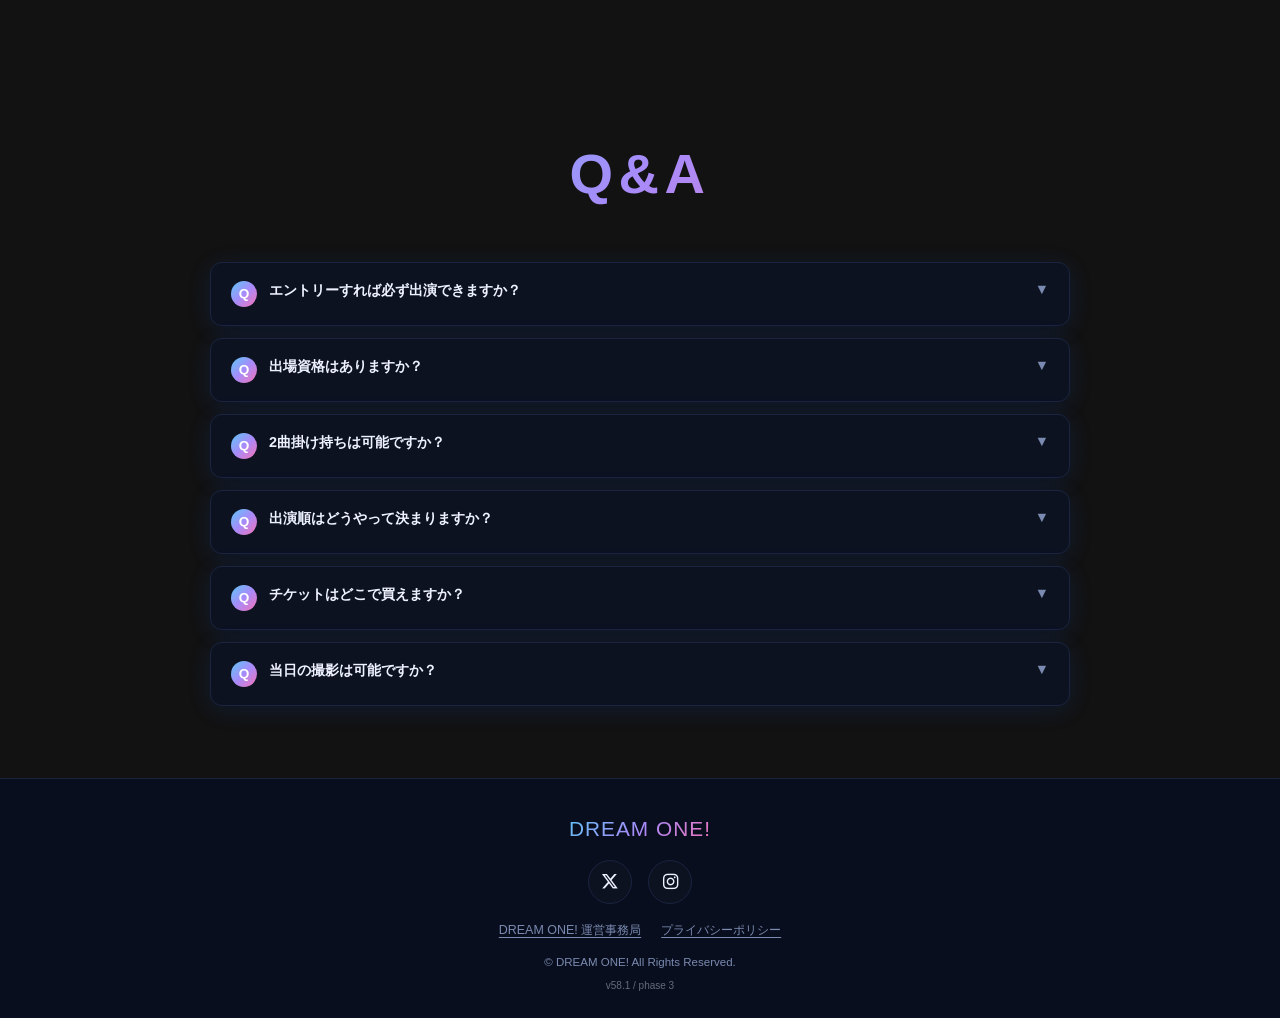
==== commit 9fbfd158: "Fix pending circle centering and refresh assets in v58.1" ====
--- a/dreamone/index.html
+++ b/dreamone/index.html
@@ -1,7 +1,7 @@
 <!-- ============================================
      FILE TYPE : HTML
      SITE      : DREAM ONE! (ドリワン)
-     VERSION   : 58
+     VERSION   : 58.1
 ============================================ -->
 <!DOCTYPE html>
 <html lang="ja">
@@ -14,7 +14,7 @@
   <link rel="preconnect" href="https://fonts.gstatic.com" crossorigin />
   <link href="https://fonts.googleapis.com/css2?family=Bebas+Neue&family=Noto+Sans+JP:wght@400;700;900&family=Space+Mono:wght@400;700&display=swap" rel="stylesheet" />
   <link rel="stylesheet" href="https://cdnjs.cloudflare.com/ajax/libs/font-awesome/6.5.0/css/all.min.css" />
-  <link rel="stylesheet" href="style.css?v=58" />
+  <link rel="stylesheet" href="style.css?v=58.1" />
 </head>
 <body>
   <div class="hero-particles" id="hero-particles"></div>
@@ -139,11 +139,11 @@
     </div>
   </footer>
 
-  <script src="main.js?v=57"></script>
+  <script src="main.js?v=58.1"></script>
 </body>
 </html>
 <!-- ============================================
      FILE TYPE : HTML
      SITE      : DREAM ONE! (ドリワン)
-     VERSION   : 58
+     VERSION   : 58.1
 ============================================ -->
--- a/dreamone/style.css
+++ b/dreamone/style.css
@@ -1,7 +1,7 @@
 /* ============================================
    FILE TYPE : CSS
    SITE      : DREAM ONE! (ドリワン)
-   VERSION   : 58
+   VERSION   : 58.1
 ============================================ */
 /* =============================================
    DREAM ONE! – Style
@@ -188,7 +188,8 @@
 
 /* ---------- Teams ---------- */
 .teams-grid { display: grid; grid-template-columns: 1fr; gap: 12px; justify-items: center; }
-.teams-grid > .coming-soon-box { grid-column: 1 / -1; }
+.teams-grid.teams-grid--pending { display: flex; justify-content: center; }
+.teams-grid--pending > .coming-soon-box { max-width: 100%; margin-inline: auto; }
 .teams-grid:has(.team-card:only-child) { max-width: 480px; margin-left: auto; margin-right: auto; }
 .team-card {
   position: relative; width: 100%; overflow: hidden;
@@ -304,7 +305,7 @@
 /* ============================================
    FILE TYPE : CSS
    SITE      : DREAM ONE! (ドリワン)
-   VERSION   : 58
+   VERSION   : 58.1
 ============================================ */
 
 /* ---------- 審査員 ---------- */
@@ -392,5 +393,5 @@
 /* ============================================
    FILE TYPE : CSS
    SITE      : DREAM ONE! (ドリワン)
-   VERSION   : 58
+   VERSION   : 58.1
 ============================================ */
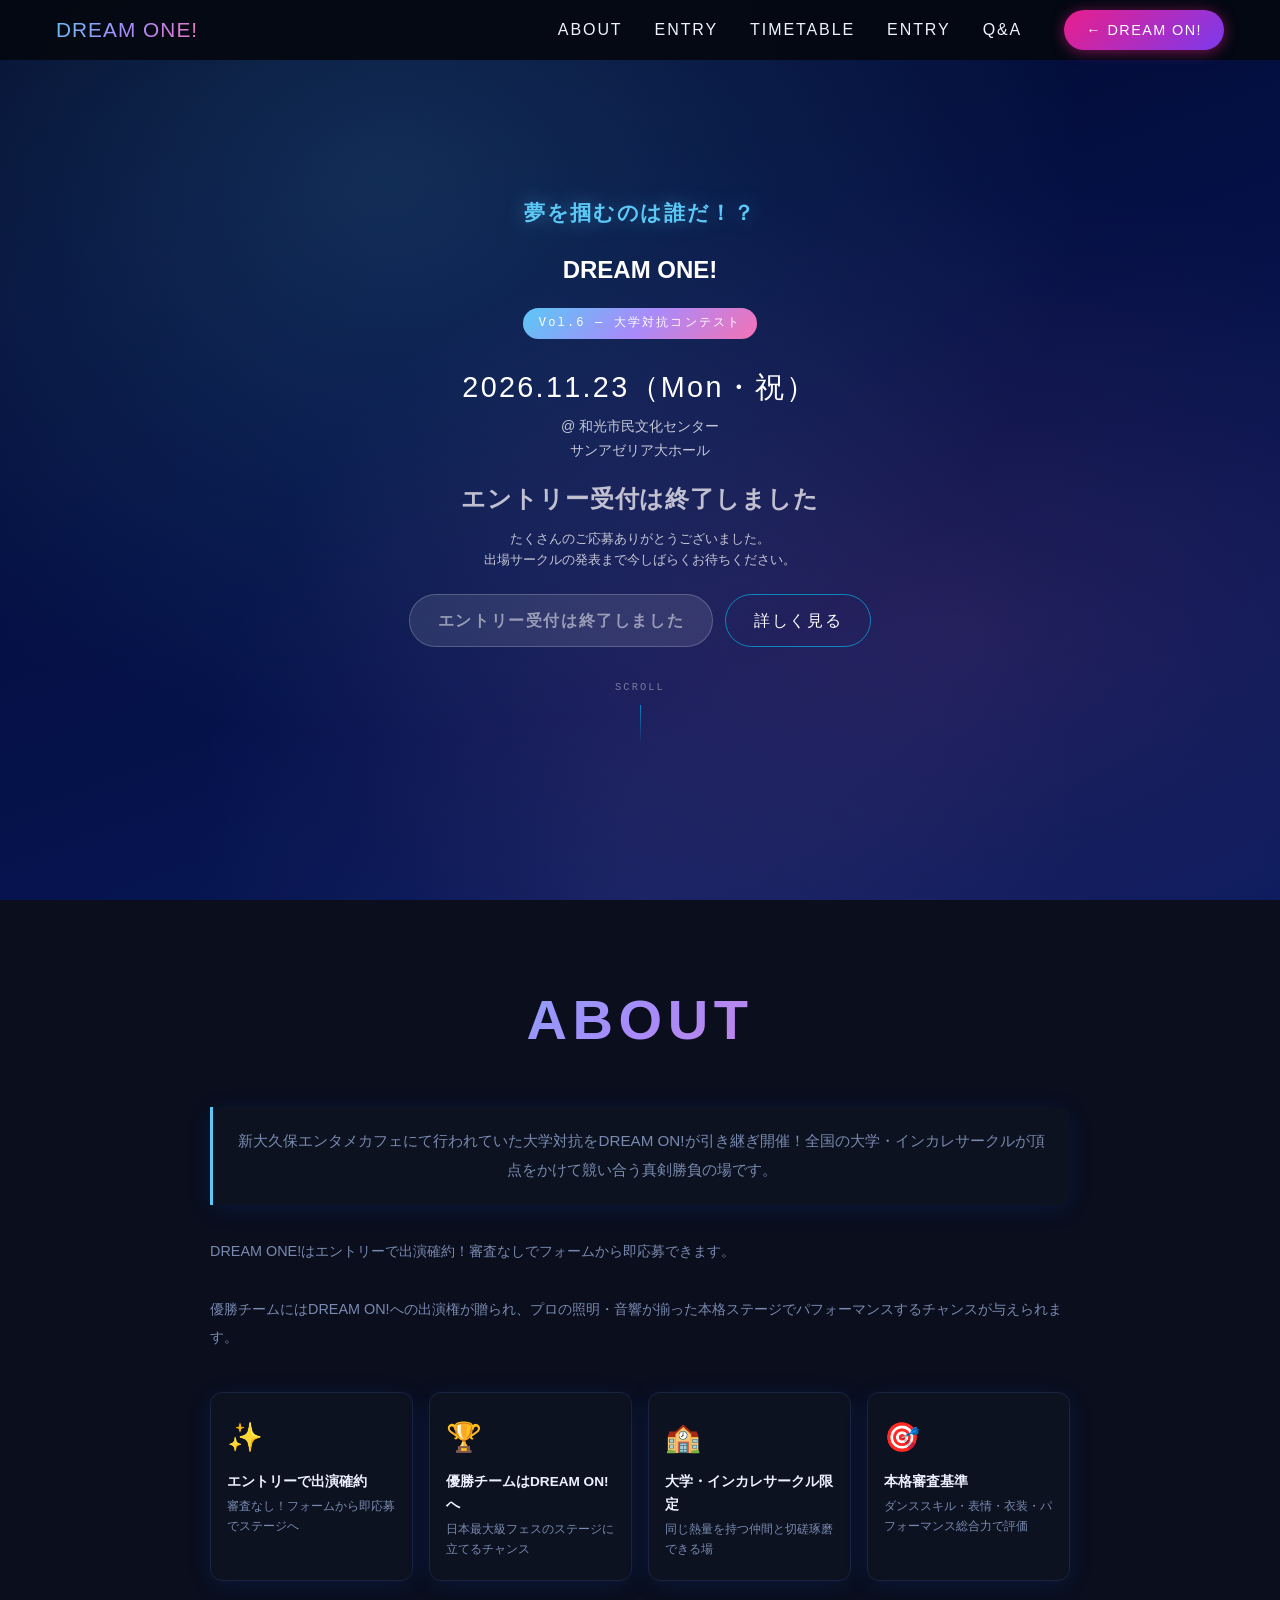
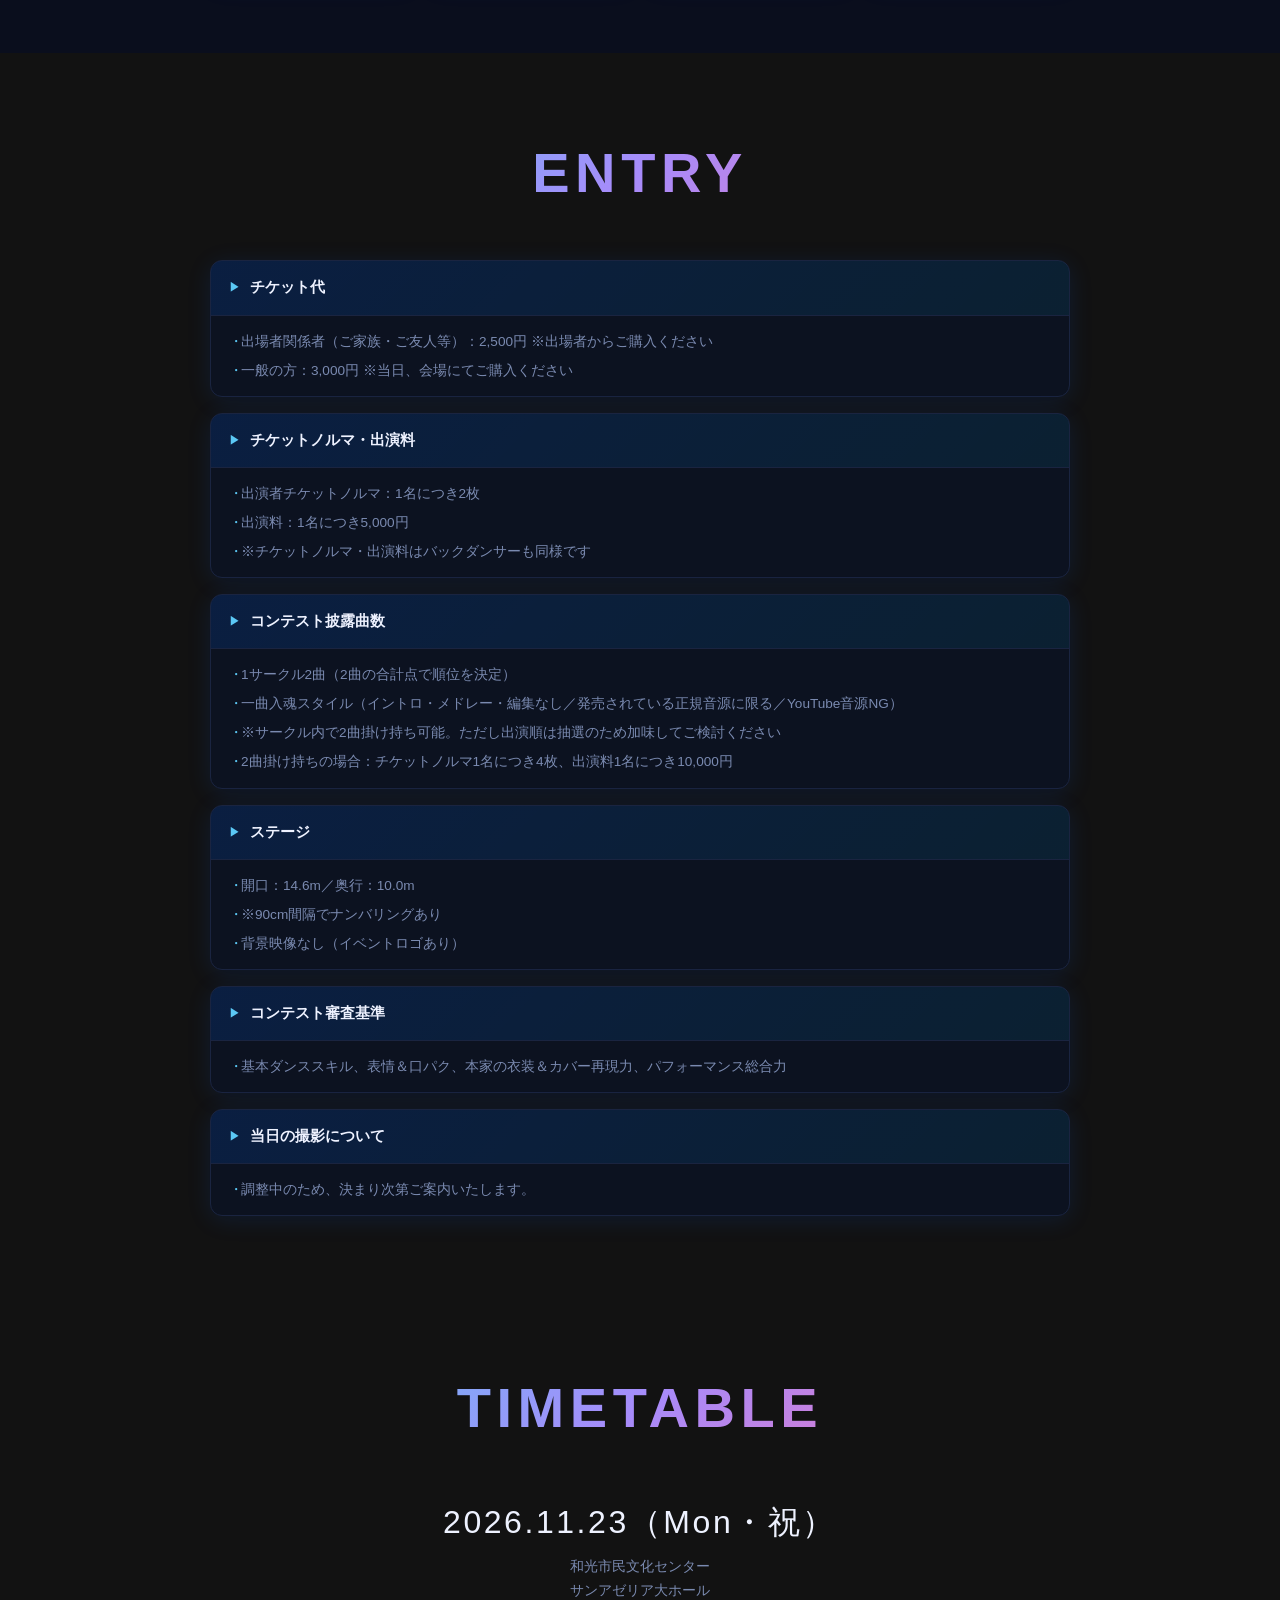
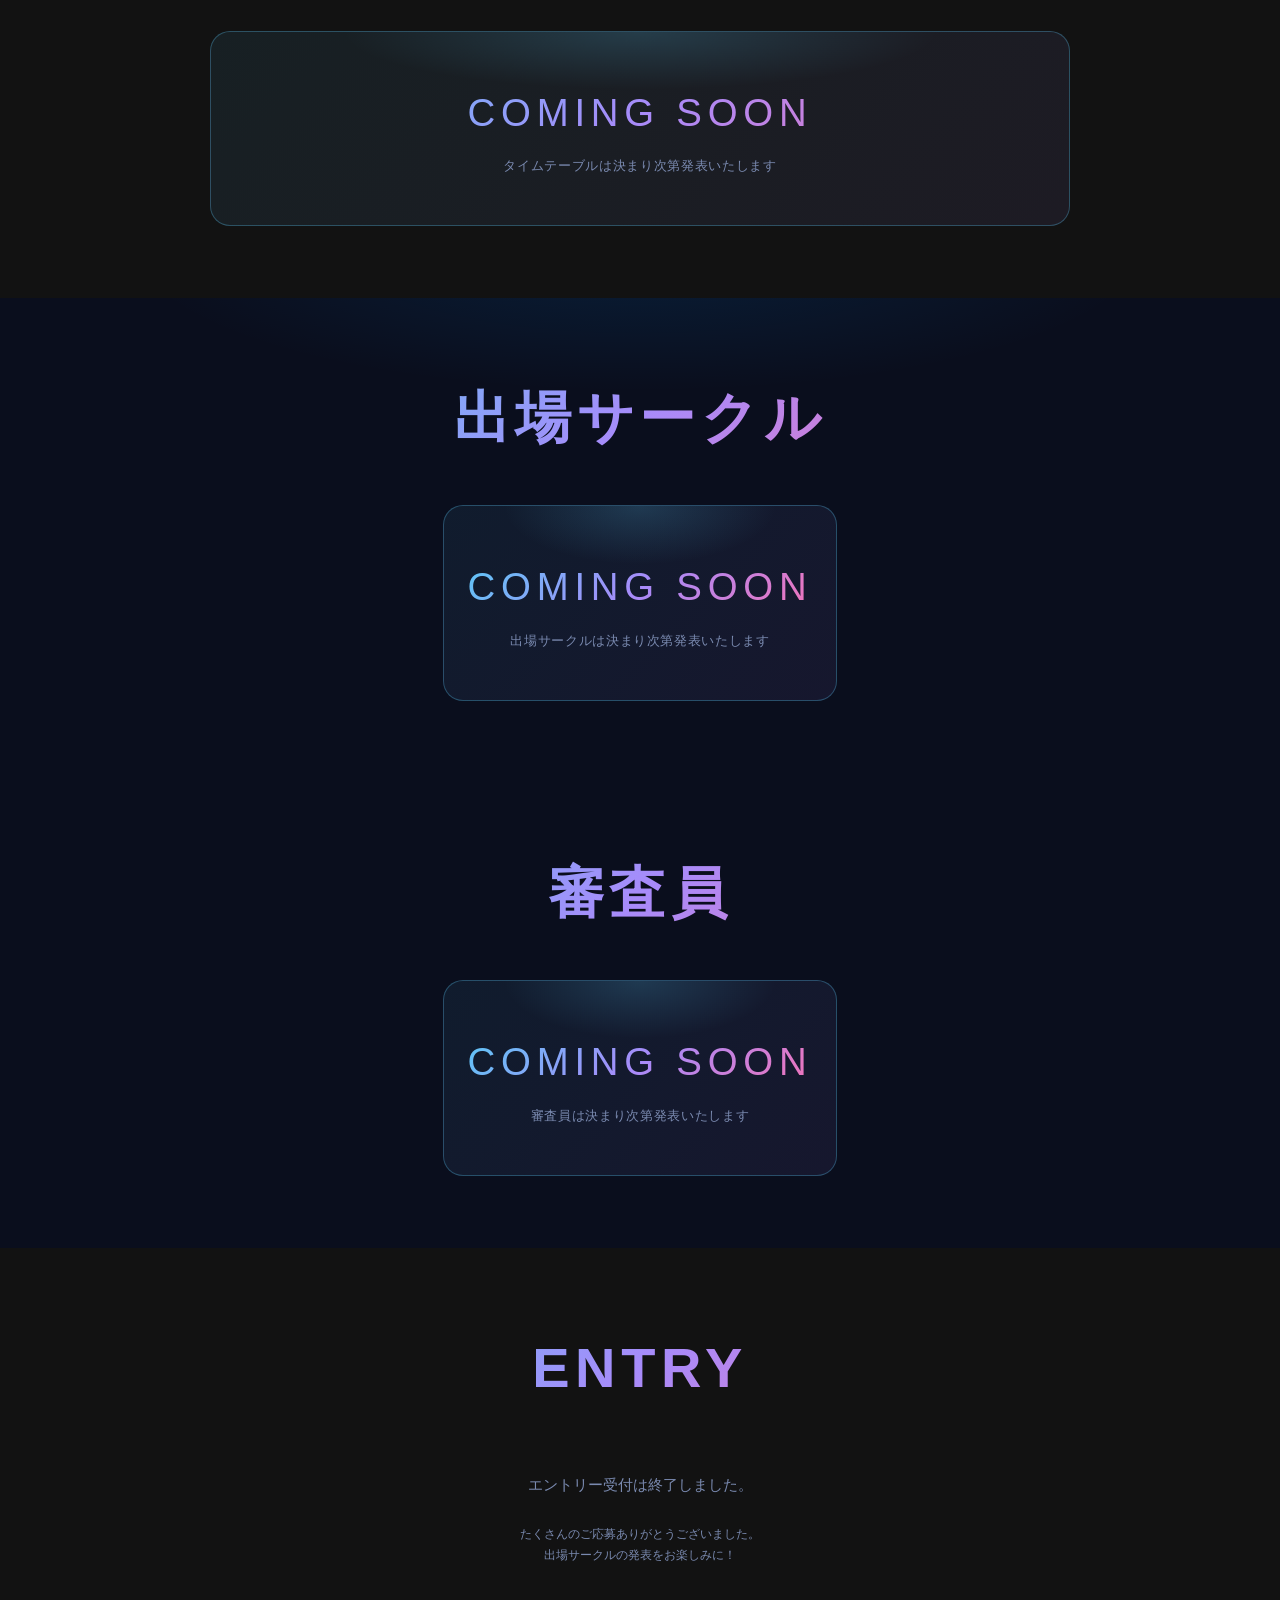
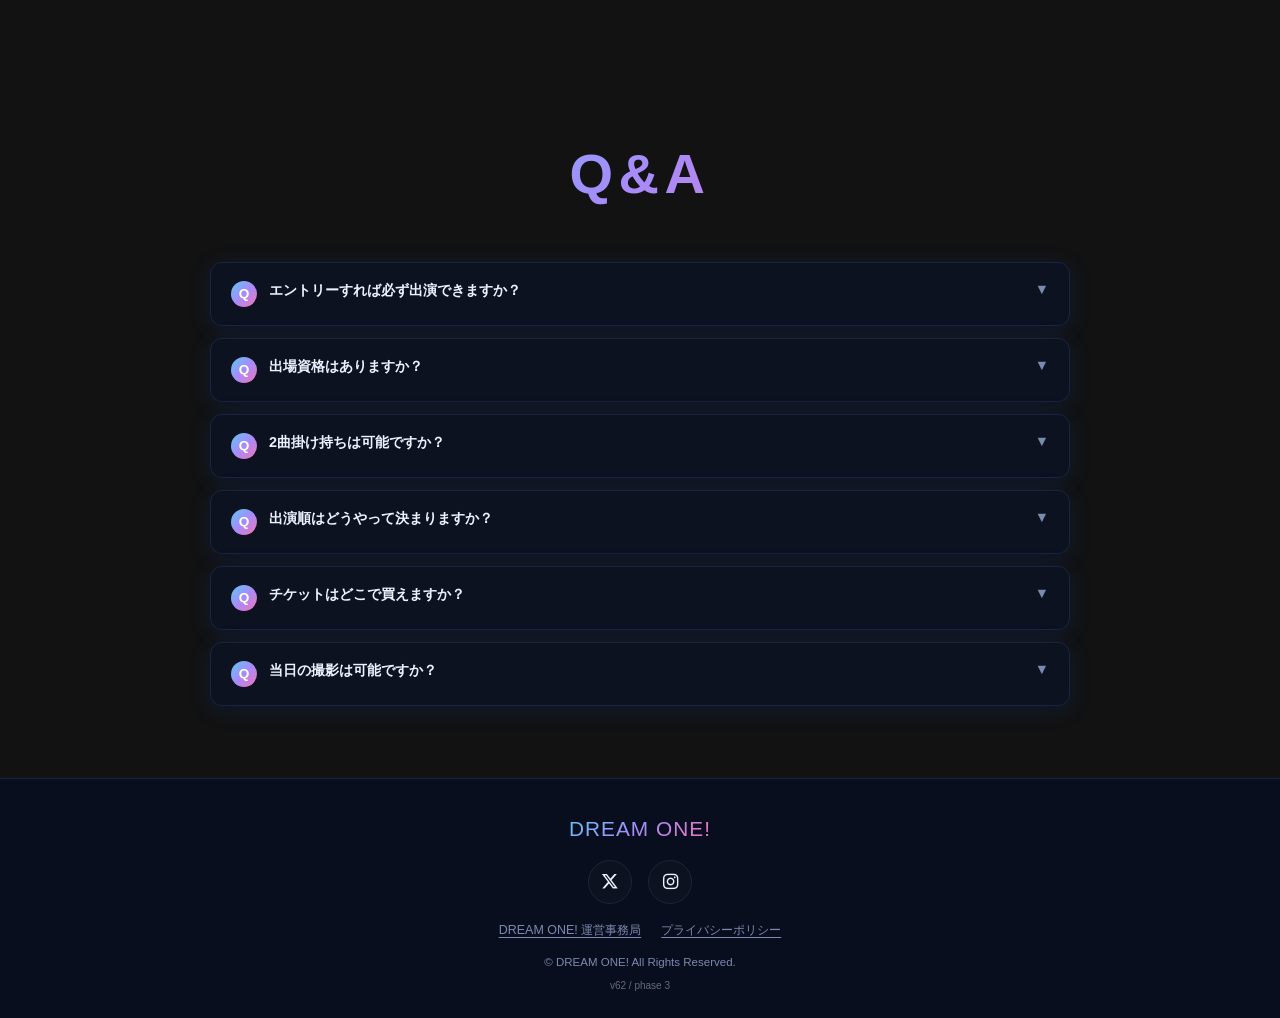
==== commit b89f43d7: "Stage DREAM ONE announcement content while keeping phase 3" ====
--- a/dreamone/index.html
+++ b/dreamone/index.html
@@ -1,7 +1,7 @@
 <!-- ============================================
      FILE TYPE : HTML
      SITE      : DREAM ONE! (ドリワン)
-     VERSION   : 58.1
+     VERSION   : 62
 ============================================ -->
 <!DOCTYPE html>
 <html lang="ja">
@@ -14,7 +14,7 @@
   <link rel="preconnect" href="https://fonts.gstatic.com" crossorigin />
   <link href="https://fonts.googleapis.com/css2?family=Bebas+Neue&family=Noto+Sans+JP:wght@400;700;900&family=Space+Mono:wght@400;700&display=swap" rel="stylesheet" />
   <link rel="stylesheet" href="https://cdnjs.cloudflare.com/ajax/libs/font-awesome/6.5.0/css/all.min.css" />
-  <link rel="stylesheet" href="style.css?v=58.1" />
+  <link rel="stylesheet" href="style.css?v=60" />
 </head>
 <body>
   <div class="hero-particles" id="hero-particles"></div>
@@ -70,7 +70,7 @@
 
   <section class="section" id="rules">
     <div class="section-inner">
-      <h2 class="section-title">RULES</h2>
+      <h2 class="section-title">ENTRY</h2>
       <div class="rules-grid" id="rules-grid"></div>
     </div>
   </section>
@@ -119,6 +119,7 @@
       <img class="judge-popup-img" id="judge-popup-img" src="" alt="" />
       <h3 class="judge-popup-name" id="judge-popup-name"></h3>
       <p class="judge-popup-profile" id="judge-popup-profile"></p>
+      <a id="judge-popup-original" href="#" target="_blank" rel="noopener">画像を原寸で開く</a>
     </div>
   </div>
 
@@ -139,11 +140,11 @@
     </div>
   </footer>
 
-  <script src="main.js?v=58.1"></script>
+  <script src="main.js?v=62"></script>
 </body>
 </html>
 <!-- ============================================
      FILE TYPE : HTML
      SITE      : DREAM ONE! (ドリワン)
-     VERSION   : 58.1
+     VERSION   : 62
 ============================================ -->
--- a/dreamone/style.css
+++ b/dreamone/style.css
@@ -1,7 +1,7 @@
 /* ============================================
    FILE TYPE : CSS
    SITE      : DREAM ONE! (ドリワン)
-   VERSION   : 58.1
+   VERSION   : 60
 ============================================ */
 /* =============================================
    DREAM ONE! – Style
@@ -305,31 +305,35 @@
 /* ============================================
    FILE TYPE : CSS
    SITE      : DREAM ONE! (ドリワン)
-   VERSION   : 58.1
+   VERSION   : 60
 ============================================ */
 
 /* ---------- 審査員 ---------- */
 .judges-grid { display: flex; flex-direction: column; gap: 20px; align-items: center; }
-.judge-card { display: flex; flex-direction: column; align-items: center; gap: 10px; cursor: pointer; transition: transform 0.2s; width: 100%; max-width: 240px; }
+.judge-card { display: flex; flex-direction: column; align-items: center; gap: 10px; cursor: pointer; transition: transform 0.2s; width: 100%; max-width: 400px; min-width: 0; }
+.announcement-poster { display: block; width: 100%; max-width: 600px; padding: 0; border: 0; border-radius: 12px; background: transparent; cursor: zoom-in; }
+.announcement-poster img { display: block; width: 100%; height: auto; border-radius: inherit; }
+.announcement-poster:focus-visible, .judge-card:focus-visible { outline: 3px solid var(--accent); outline-offset: 5px; }
 .judge-card:hover { transform: translateY(-4px); }
 .judge-card:active { transform: scale(0.97); }
-.judge-img-wrap { position: relative; width: 120px; height: 120px; border-radius: 50%; overflow: hidden; border: 2px solid var(--accent); box-shadow: 0 0 16px rgba(0,200,255,0.25); }
-.judge-img { width: 100%; height: 100%; object-fit: cover; object-position: top; }
+.judge-img-wrap { position: relative; width: 100%; aspect-ratio: 4 / 5; border-radius: 12px; overflow: hidden; border: 2px solid var(--accent); box-shadow: 0 0 16px rgba(0,200,255,0.25); }
+.judge-img { width: 100%; height: 100%; object-fit: contain; }
 .judge-img-placeholder { width: 100%; height: 100%; display: flex; align-items: center; justify-content: center; background: var(--bg-card); font-family: var(--font-en); font-size: 2rem; color: var(--accent); }
 .judge-name { font-size: 0.92rem; font-weight: 700; text-align: center; color: var(--text); }
 
 /* 審査員ポップアップ */
 .judge-popup-overlay { position: fixed; inset: 0; background: rgba(0,0,0,0.75); z-index: 2000; display: flex; align-items: center; justify-content: center; padding: 20px; opacity: 0; pointer-events: none; transition: opacity 0.25s; }
 .judge-popup-overlay.open { opacity: 1; pointer-events: auto; }
-.judge-popup { position: relative; background: var(--bg-card); border: 1px solid var(--border); border-radius: var(--radius-lg); padding: 32px 24px 28px; max-width: 480px; width: 100%; max-height: 85vh; overflow-y: auto; text-align: center; box-shadow: 0 16px 60px rgba(0,0,0,0.6); }
+.judge-popup { position: relative; background: var(--bg-card); border: 1px solid var(--border); border-radius: var(--radius-lg); padding: 40px 16px 24px; max-width: 760px; width: 100%; max-height: 85vh; overflow-y: auto; text-align: center; box-shadow: 0 16px 60px rgba(0,0,0,0.6); }
 .judge-popup-close { position: absolute; top: 12px; right: 16px; background: none; border: none; color: var(--text-sub); font-size: 1.2rem; cursor: pointer; padding: 4px 8px; }
-.judge-popup-img { width: 140px; height: 140px; border-radius: 50%; object-fit: cover; border: 2px solid var(--accent); margin: 0 auto 16px; display: block; }
+.judge-popup-img { width: 100%; height: auto; border-radius: 12px; margin: 0 auto 16px; display: block; }
 .judge-popup-name { font-size: 1.1rem; font-weight: 700; margin-bottom: 14px; color: var(--text); }
 .judge-popup-profile { font-size: 0.84rem; line-height: 1.85; color: var(--text-sub); text-align: left; white-space: pre-line; }
 
 /* PC：横3列 */
-@media (min-width: 640px) {
+@media (min-width: 768px) {
   .judges-grid { flex-direction: row; justify-content: center; align-items: flex-start; gap: 32px; }
+  .judge-card { flex: 1; max-width: none; }
 }
 
 /* ---------- Coming Soon ---------- */
@@ -393,5 +397,5 @@
 /* ============================================
    FILE TYPE : CSS
    SITE      : DREAM ONE! (ドリワン)
-   VERSION   : 58.1
+   VERSION   : 60
 ============================================ */
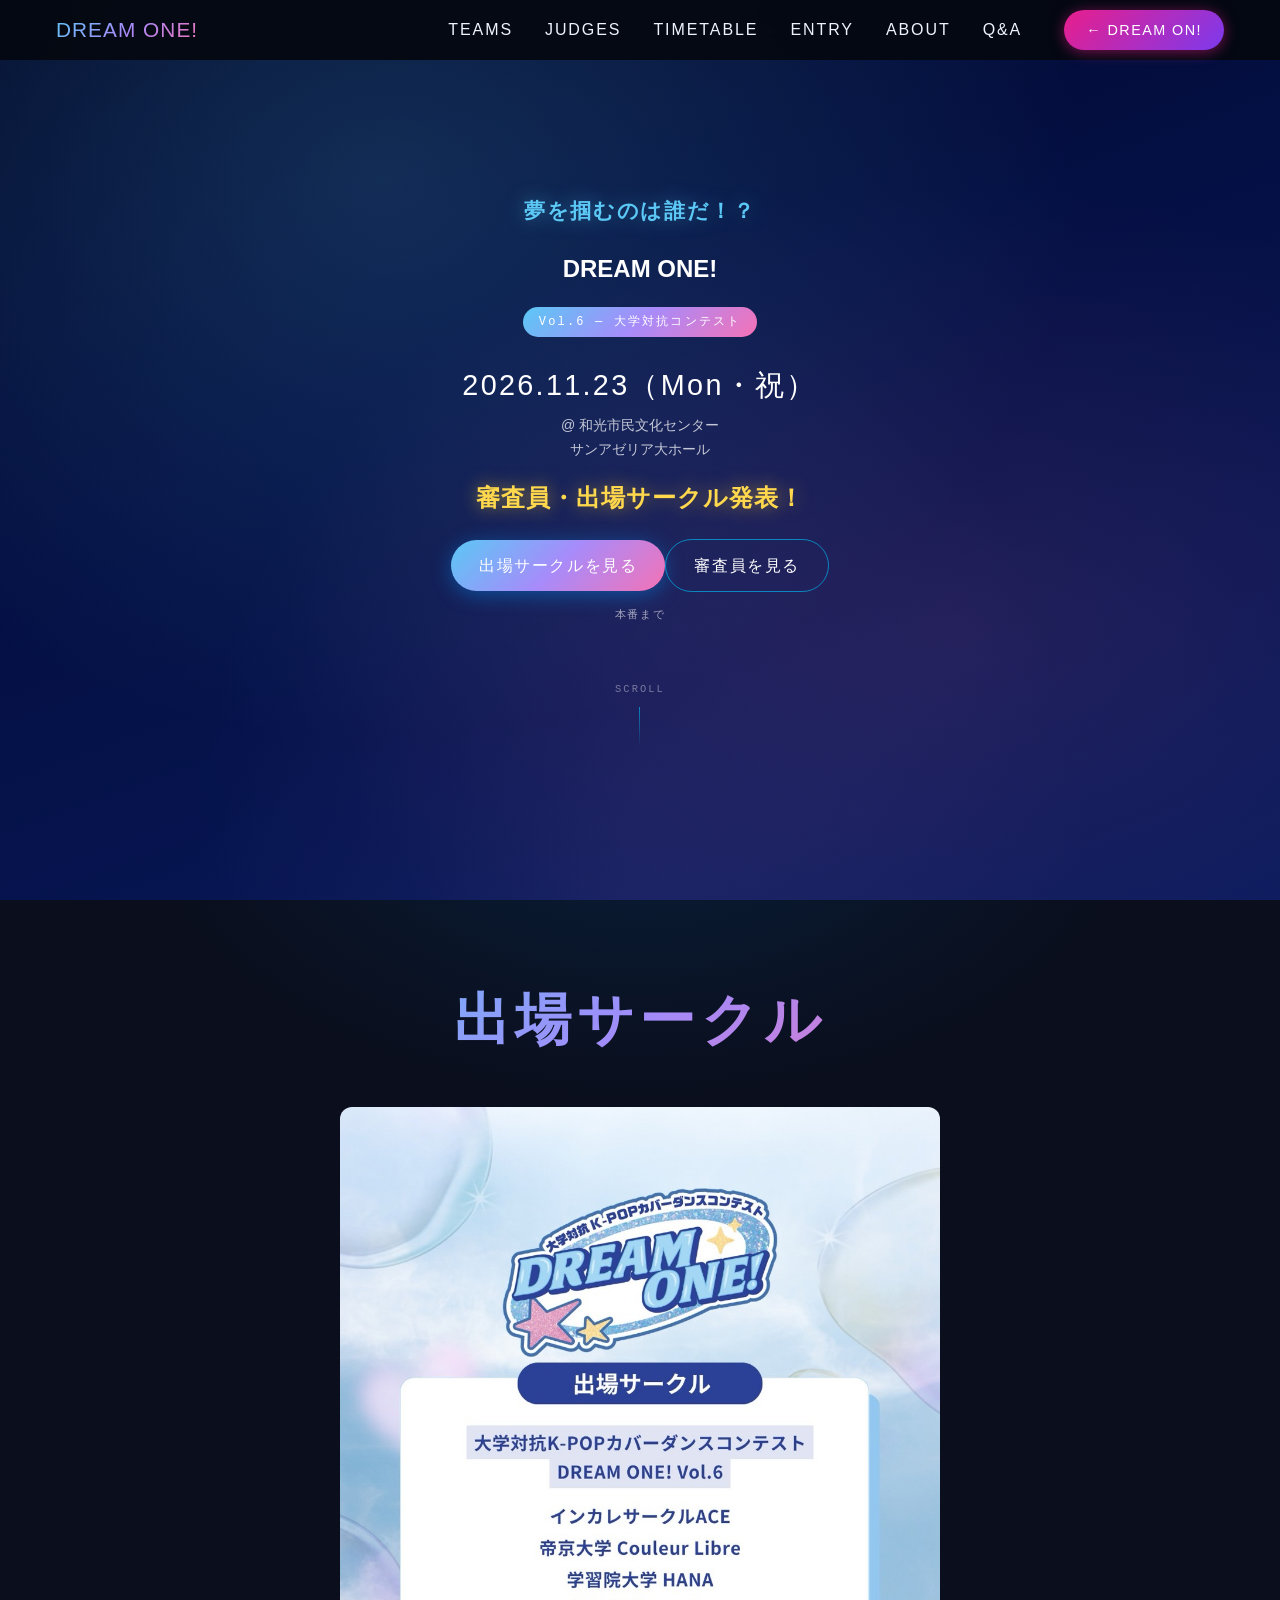
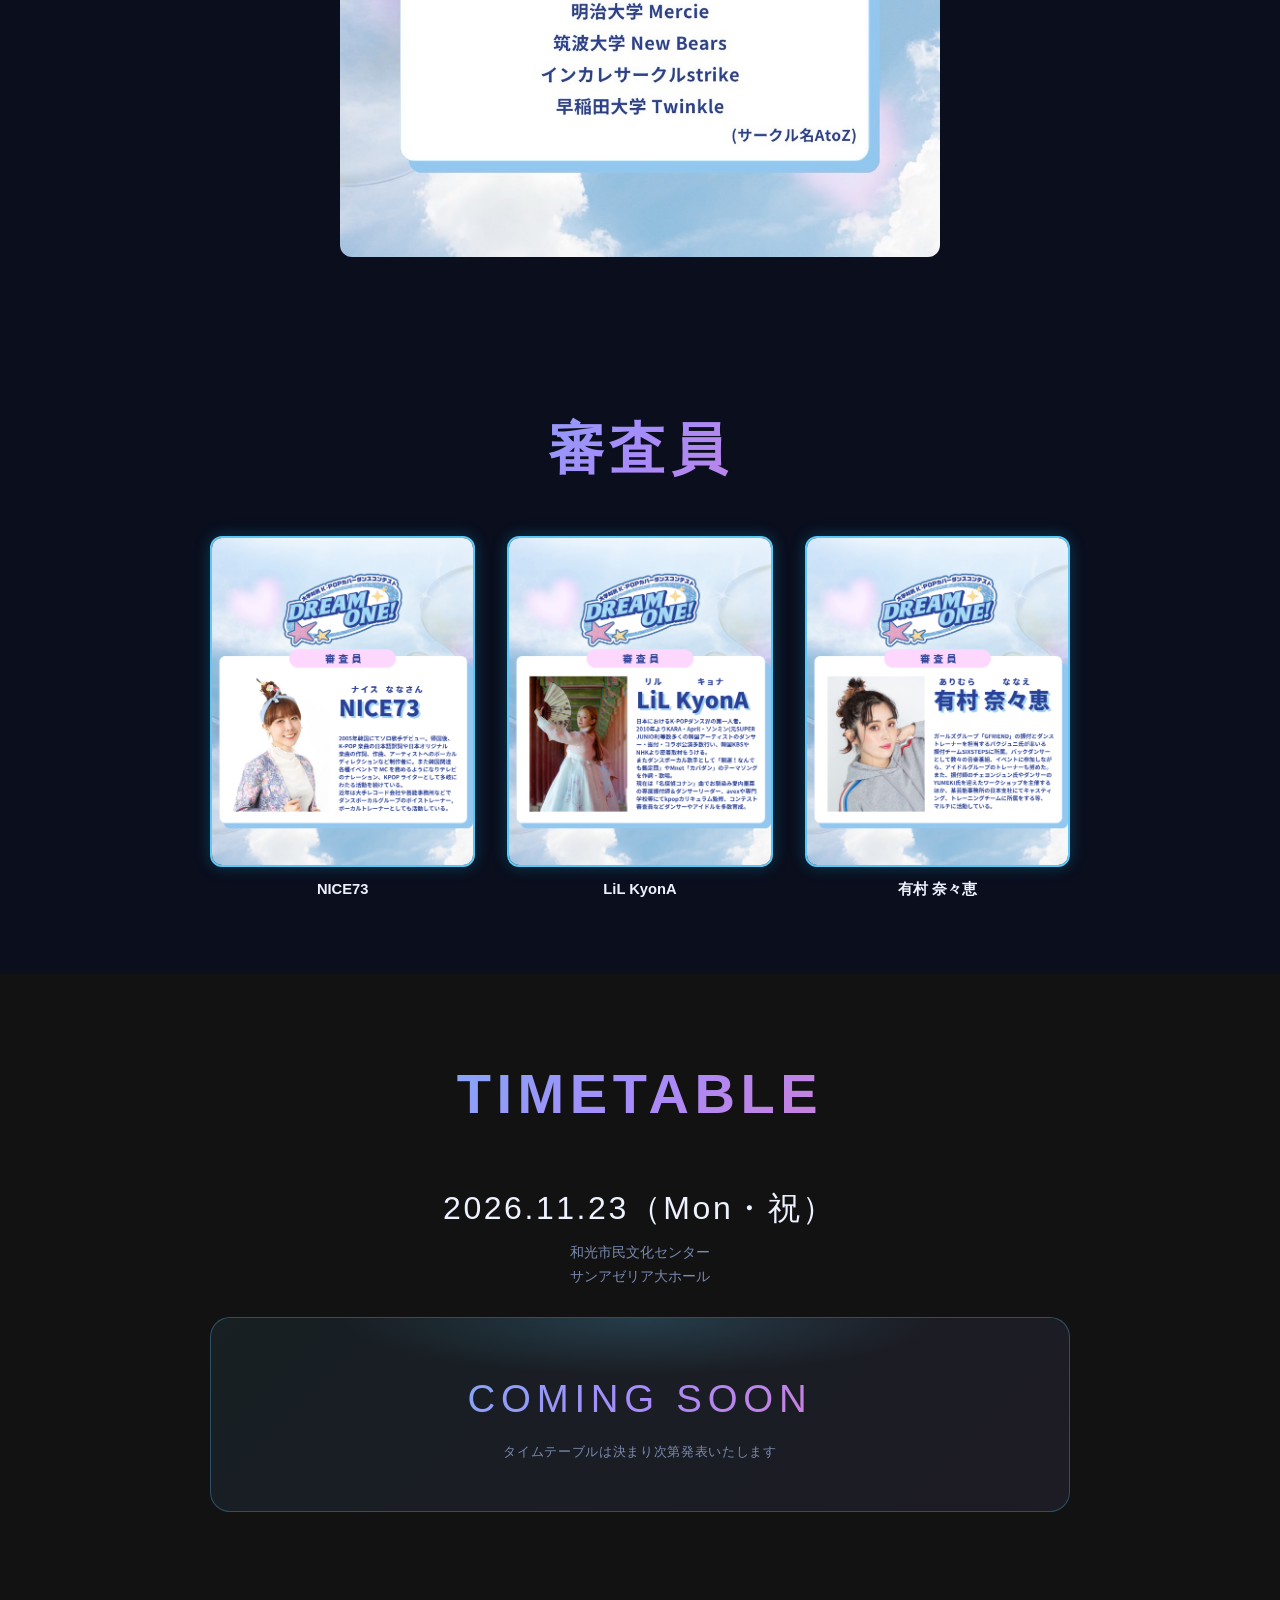
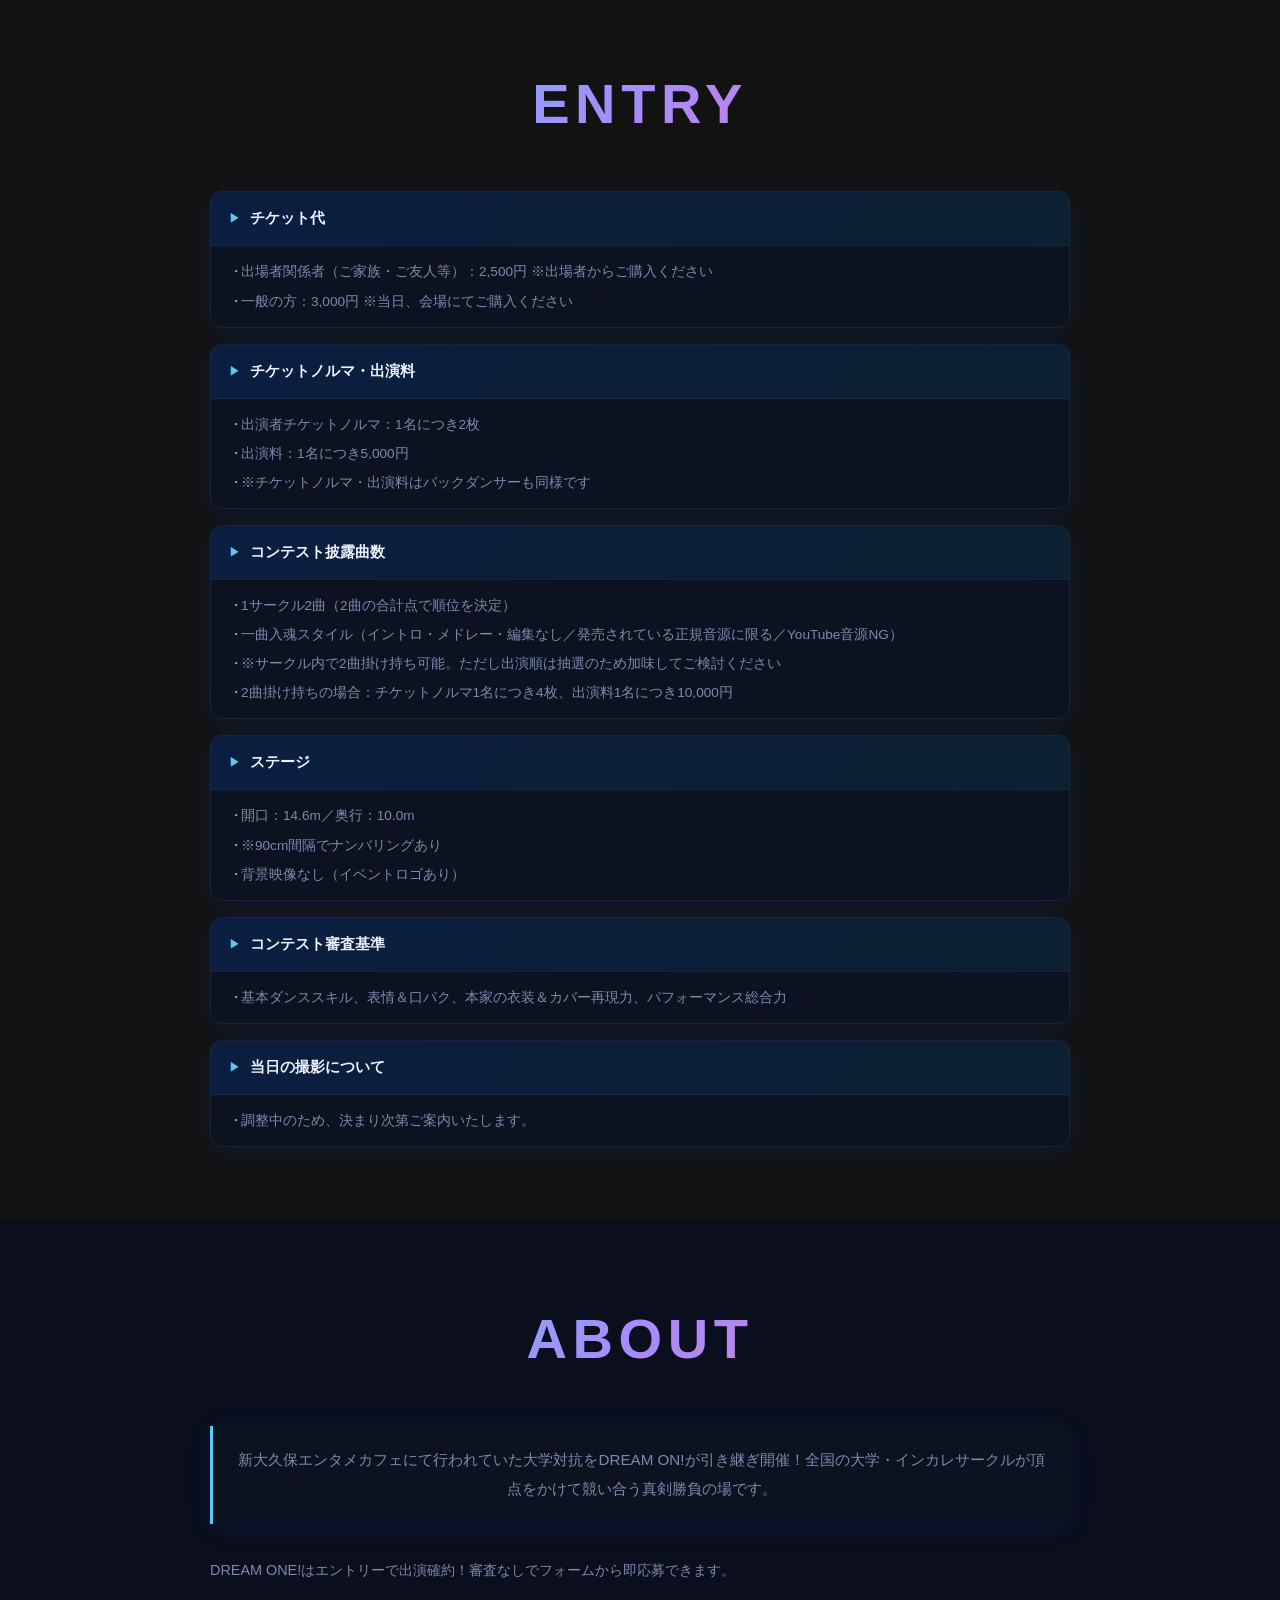
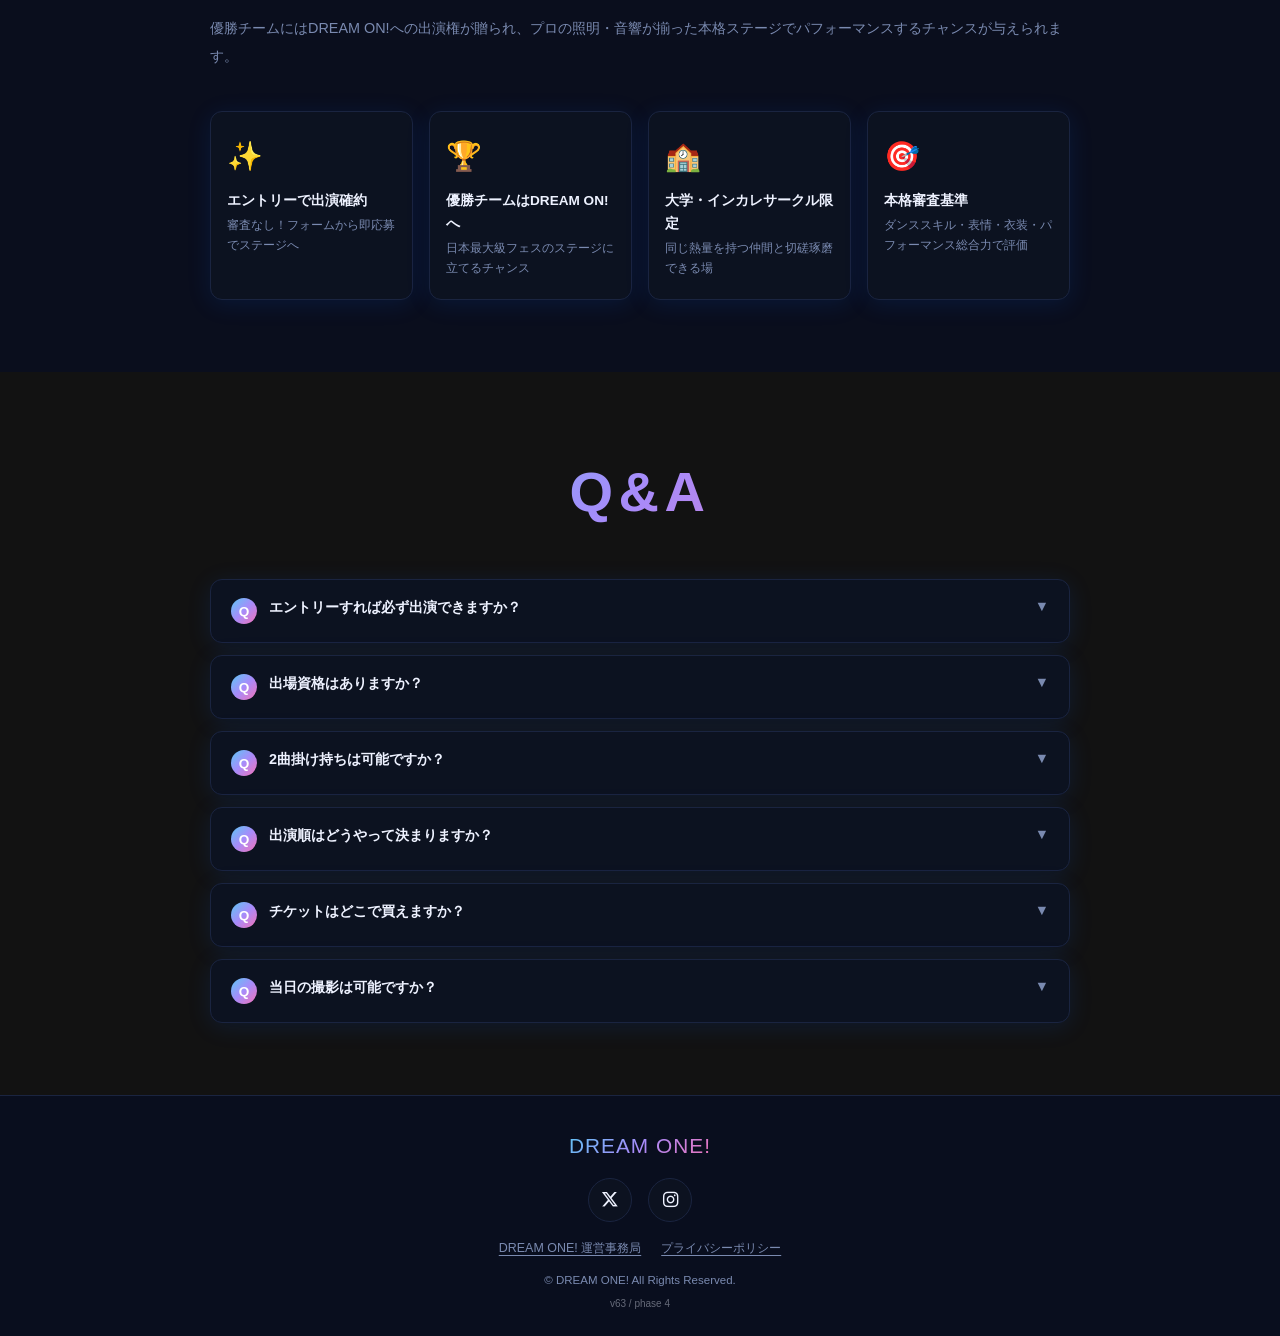
==== commit 87e91b6c: "Fit DREAM ONE judge frames to poster images" ====
--- a/dreamone/index.html
+++ b/dreamone/index.html
@@ -1,7 +1,7 @@
 <!-- ============================================
      FILE TYPE : HTML
      SITE      : DREAM ONE! (ドリワン)
-     VERSION   : 62
+     VERSION   : 63
 ============================================ -->
 <!DOCTYPE html>
 <html lang="ja">
@@ -14,7 +14,7 @@
   <link rel="preconnect" href="https://fonts.gstatic.com" crossorigin />
   <link href="https://fonts.googleapis.com/css2?family=Bebas+Neue&family=Noto+Sans+JP:wght@400;700;900&family=Space+Mono:wght@400;700&display=swap" rel="stylesheet" />
   <link rel="stylesheet" href="https://cdnjs.cloudflare.com/ajax/libs/font-awesome/6.5.0/css/all.min.css" />
-  <link rel="stylesheet" href="style.css?v=60" />
+  <link rel="stylesheet" href="style.css?v=63" />
 </head>
 <body>
   <div class="hero-particles" id="hero-particles"></div>
@@ -146,5 +146,5 @@
 <!-- ============================================
      FILE TYPE : HTML
      SITE      : DREAM ONE! (ドリワン)
-     VERSION   : 62
+     VERSION   : 63
 ============================================ -->
--- a/dreamone/style.css
+++ b/dreamone/style.css
@@ -1,7 +1,7 @@
 /* ============================================
    FILE TYPE : CSS
    SITE      : DREAM ONE! (ドリワン)
-   VERSION   : 60
+   VERSION   : 63
 ============================================ */
 /* =============================================
    DREAM ONE! – Style
@@ -305,7 +305,7 @@
 /* ============================================
    FILE TYPE : CSS
    SITE      : DREAM ONE! (ドリワン)
-   VERSION   : 60
+   VERSION   : 63
 ============================================ */
 
 /* ---------- 審査員 ---------- */
@@ -316,9 +316,9 @@
 .announcement-poster:focus-visible, .judge-card:focus-visible { outline: 3px solid var(--accent); outline-offset: 5px; }
 .judge-card:hover { transform: translateY(-4px); }
 .judge-card:active { transform: scale(0.97); }
-.judge-img-wrap { position: relative; width: 100%; aspect-ratio: 4 / 5; border-radius: 12px; overflow: hidden; border: 2px solid var(--accent); box-shadow: 0 0 16px rgba(0,200,255,0.25); }
-.judge-img { width: 100%; height: 100%; object-fit: contain; }
-.judge-img-placeholder { width: 100%; height: 100%; display: flex; align-items: center; justify-content: center; background: var(--bg-card); font-family: var(--font-en); font-size: 2rem; color: var(--accent); }
+.judge-img-wrap { position: relative; width: 100%; border-radius: 12px; overflow: hidden; border: 2px solid var(--accent); box-shadow: 0 0 16px rgba(0,200,255,0.25); }
+.judge-img { display: block; width: 100%; height: auto; }
+.judge-img-placeholder { width: 100%; aspect-ratio: 4 / 5; display: flex; align-items: center; justify-content: center; background: var(--bg-card); font-family: var(--font-en); font-size: 2rem; color: var(--accent); }
 .judge-name { font-size: 0.92rem; font-weight: 700; text-align: center; color: var(--text); }
 
 /* 審査員ポップアップ */
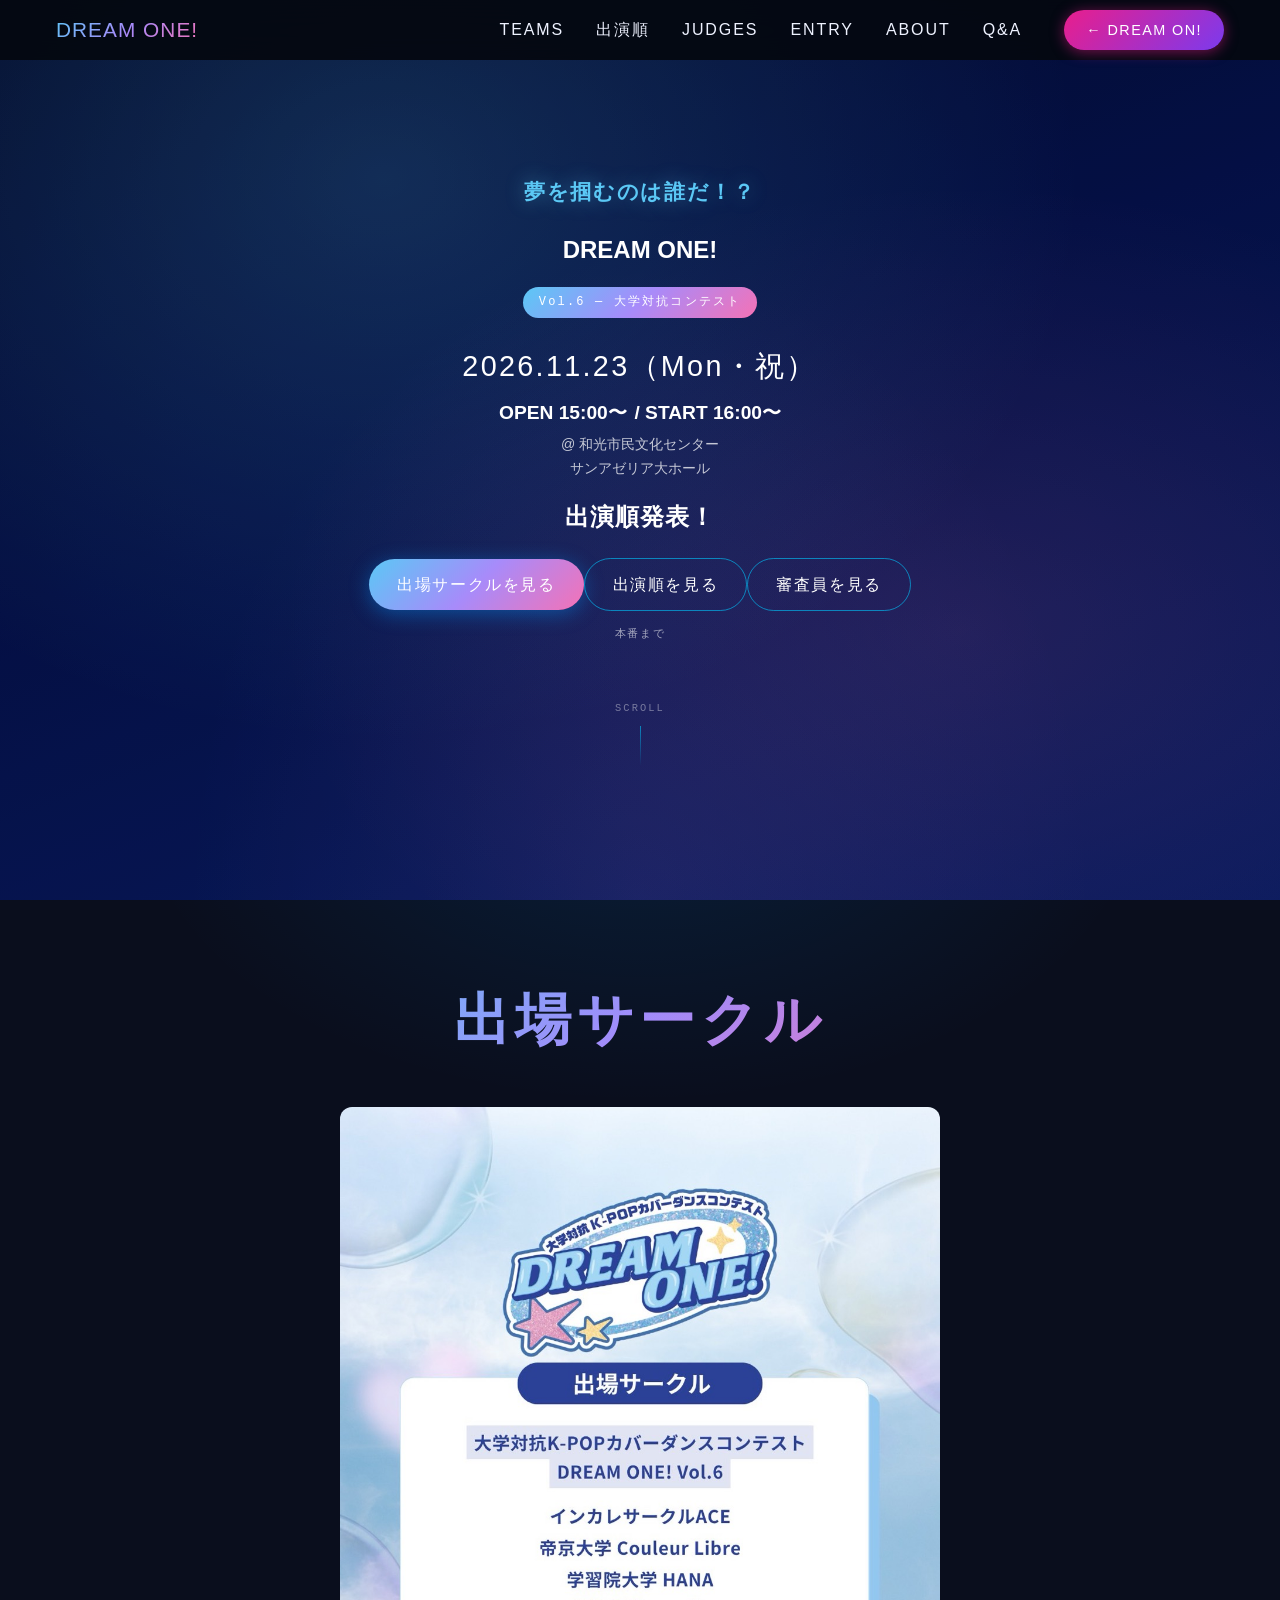
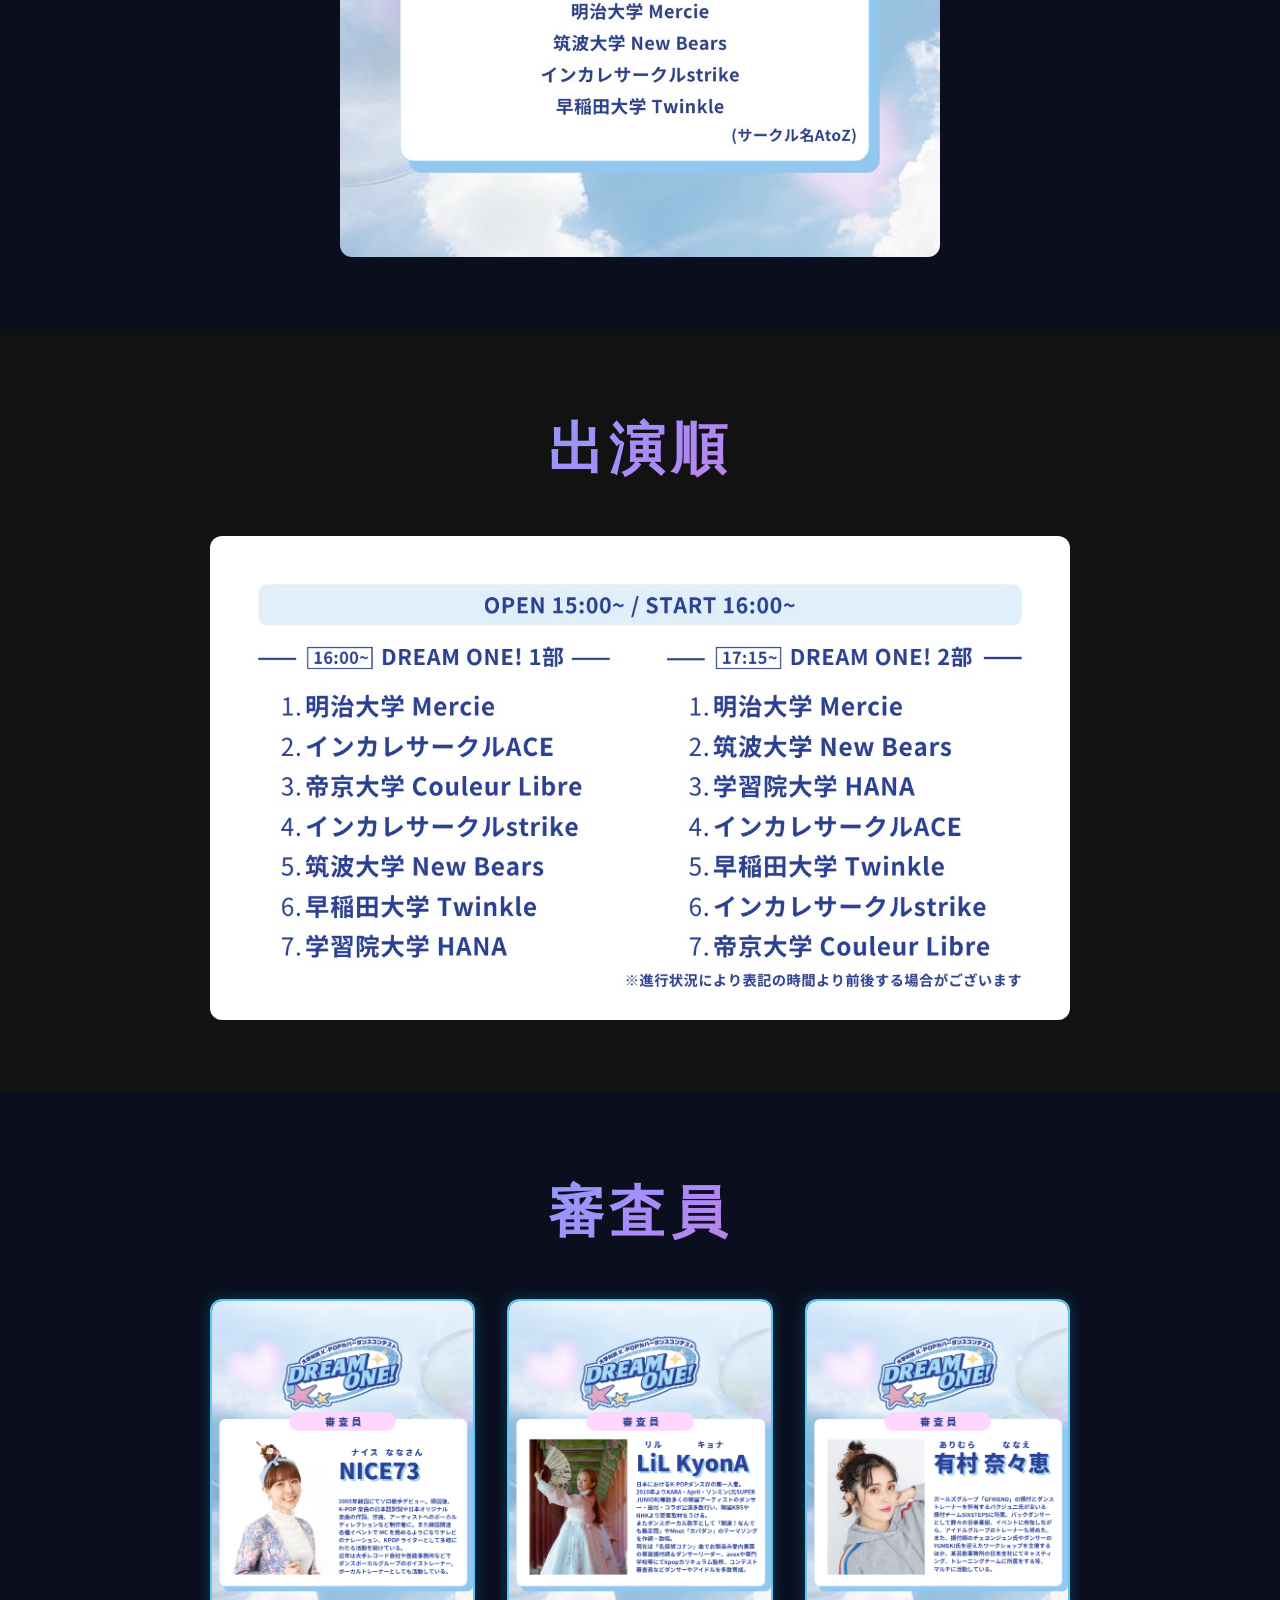
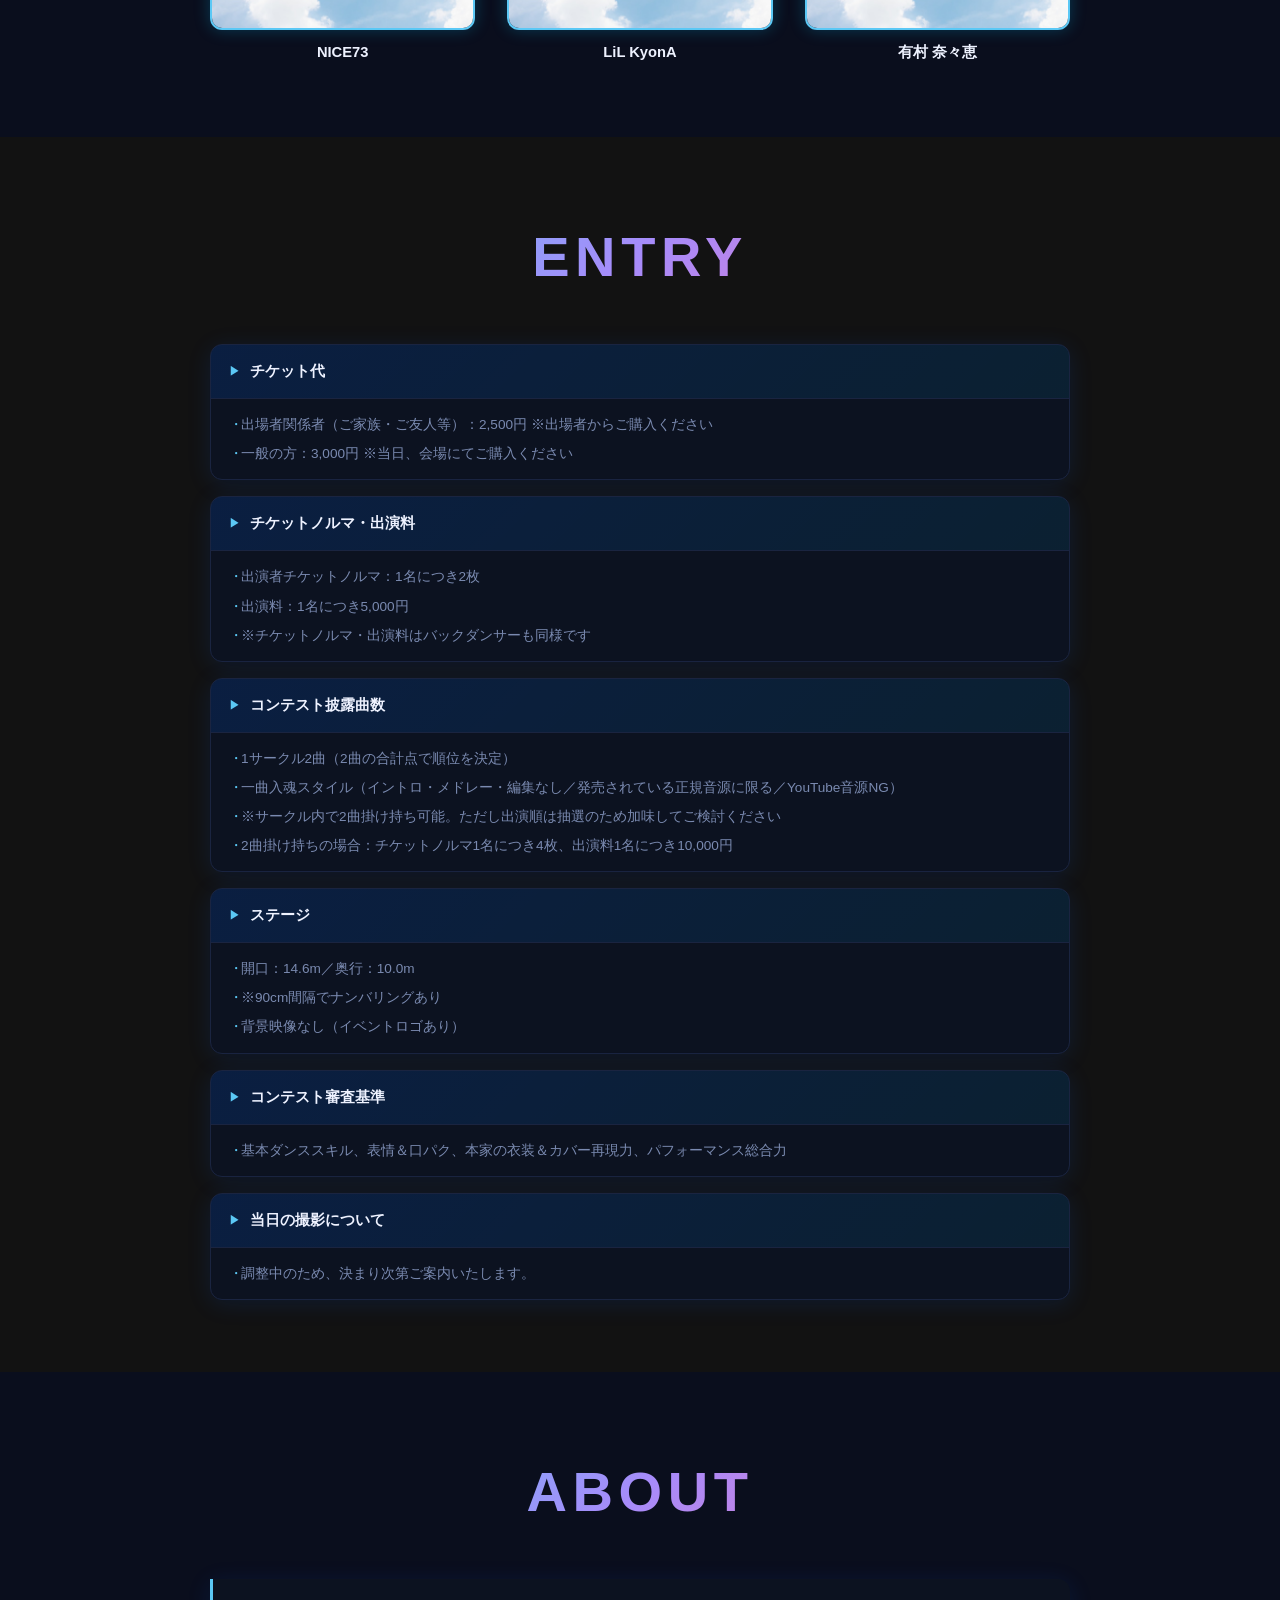
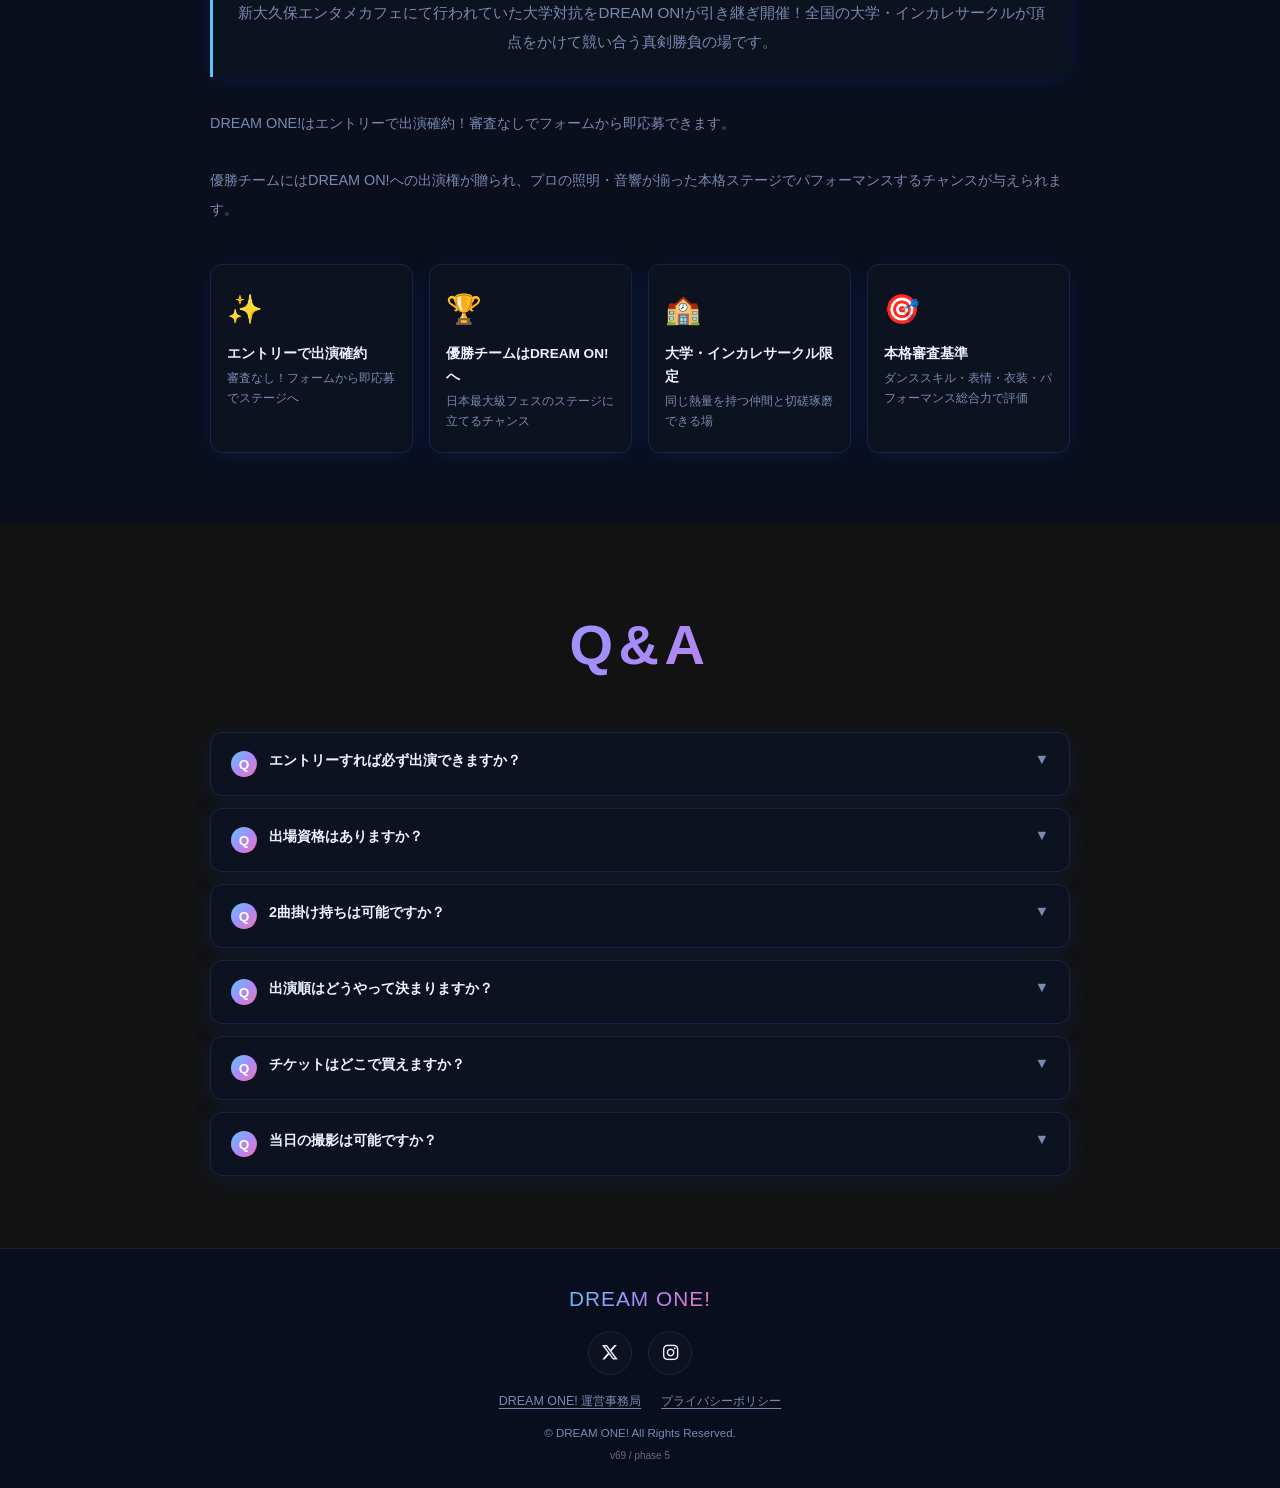
==== commit c0ac21d0: "Publish DREAM ONE performance order in phase 5" ====
--- a/dreamone/index.html
+++ b/dreamone/index.html
@@ -1,7 +1,7 @@
 <!-- ============================================
      FILE TYPE : HTML
      SITE      : DREAM ONE! (ドリワン)
-     VERSION   : 63
+     VERSION   : 69
 ============================================ -->
 <!DOCTYPE html>
 <html lang="ja">
@@ -14,7 +14,7 @@
   <link rel="preconnect" href="https://fonts.gstatic.com" crossorigin />
   <link href="https://fonts.googleapis.com/css2?family=Bebas+Neue&family=Noto+Sans+JP:wght@400;700;900&family=Space+Mono:wght@400;700&display=swap" rel="stylesheet" />
   <link rel="stylesheet" href="https://cdnjs.cloudflare.com/ajax/libs/font-awesome/6.5.0/css/all.min.css" />
-  <link rel="stylesheet" href="style.css?v=63" />
+  <link rel="stylesheet" href="style.css?v=67" />
 </head>
 <body>
   <div class="hero-particles" id="hero-particles"></div>
@@ -77,8 +77,7 @@
 
   <section class="section" id="timetable">
     <div class="section-inner">
-      <h2 class="section-title">TIMETABLE</h2>
-      <div class="timetable-header" id="timetable-header"></div>
+      <h2 class="section-title">出演順</h2>
       <div class="timetable-list" id="timetable-list"></div>
     </div>
   </section>
@@ -140,11 +139,11 @@
     </div>
   </footer>
 
-  <script src="main.js?v=62"></script>
+  <script src="main.js?v=69"></script>
 </body>
 </html>
 <!-- ============================================
      FILE TYPE : HTML
      SITE      : DREAM ONE! (ドリワン)
-     VERSION   : 63
+     VERSION   : 69
 ============================================ -->
--- a/dreamone/style.css
+++ b/dreamone/style.css
@@ -1,7 +1,7 @@
 /* ============================================
    FILE TYPE : CSS
    SITE      : DREAM ONE! (ドリワン)
-   VERSION   : 63
+   VERSION   : 67
 ============================================ */
 /* =============================================
    DREAM ONE! – Style
@@ -105,6 +105,8 @@
 .hero-vol-badge { display: inline-block; font-family: var(--font-mono); font-size: 0.75rem; letter-spacing: 0.18em; background: var(--accent-grd); padding: 5px 16px; border-radius: 100px; margin-bottom: 16px; animation: fadeInUp 0.8s 0.5s both; }
 .hero-info { margin-top: 8px; animation: fadeInUp 0.8s 0.65s both; }
 .hero-info .event-date { font-family: var(--font-en); font-size: clamp(1.2rem, 5vw, 1.8rem); letter-spacing: 0.08em; }
+.hero-info .event-times { display: flex; justify-content: center; flex-wrap: wrap; gap: 0 0.4em; margin-top: 6px; font-size: clamp(1rem, 4vw, 1.2rem); font-weight: 700; }
+.hero-info .event-times span { white-space: nowrap; }
 .hero-info .event-venue { font-size: 0.88rem; color: rgba(255,255,255,0.75); margin-top: 4px; white-space: pre-line; }
 .hero-entry-badge { display: inline-block; margin-top: 16px; padding: 8px 20px; border: 1.5px solid var(--accent); border-radius: 100px; font-size: 0.85rem; color: var(--accent); letter-spacing: 0.08em; animation: fadeInUp 0.8s 0.75s both; box-shadow: var(--accent-glow); }
 
@@ -305,7 +307,7 @@
 /* ============================================
    FILE TYPE : CSS
    SITE      : DREAM ONE! (ドリワン)
-   VERSION   : 63
+   VERSION   : 67
 ============================================ */
 
 /* ---------- 審査員 ---------- */
@@ -313,6 +315,7 @@
 .judge-card { display: flex; flex-direction: column; align-items: center; gap: 10px; cursor: pointer; transition: transform 0.2s; width: 100%; max-width: 400px; min-width: 0; }
 .announcement-poster { display: block; width: 100%; max-width: 600px; padding: 0; border: 0; border-radius: 12px; background: transparent; cursor: zoom-in; }
 .announcement-poster img { display: block; width: 100%; height: auto; border-radius: inherit; }
+.performance-order-poster { max-width: none; }
 .announcement-poster:focus-visible, .judge-card:focus-visible { outline: 3px solid var(--accent); outline-offset: 5px; }
 .judge-card:hover { transform: translateY(-4px); }
 .judge-card:active { transform: scale(0.97); }
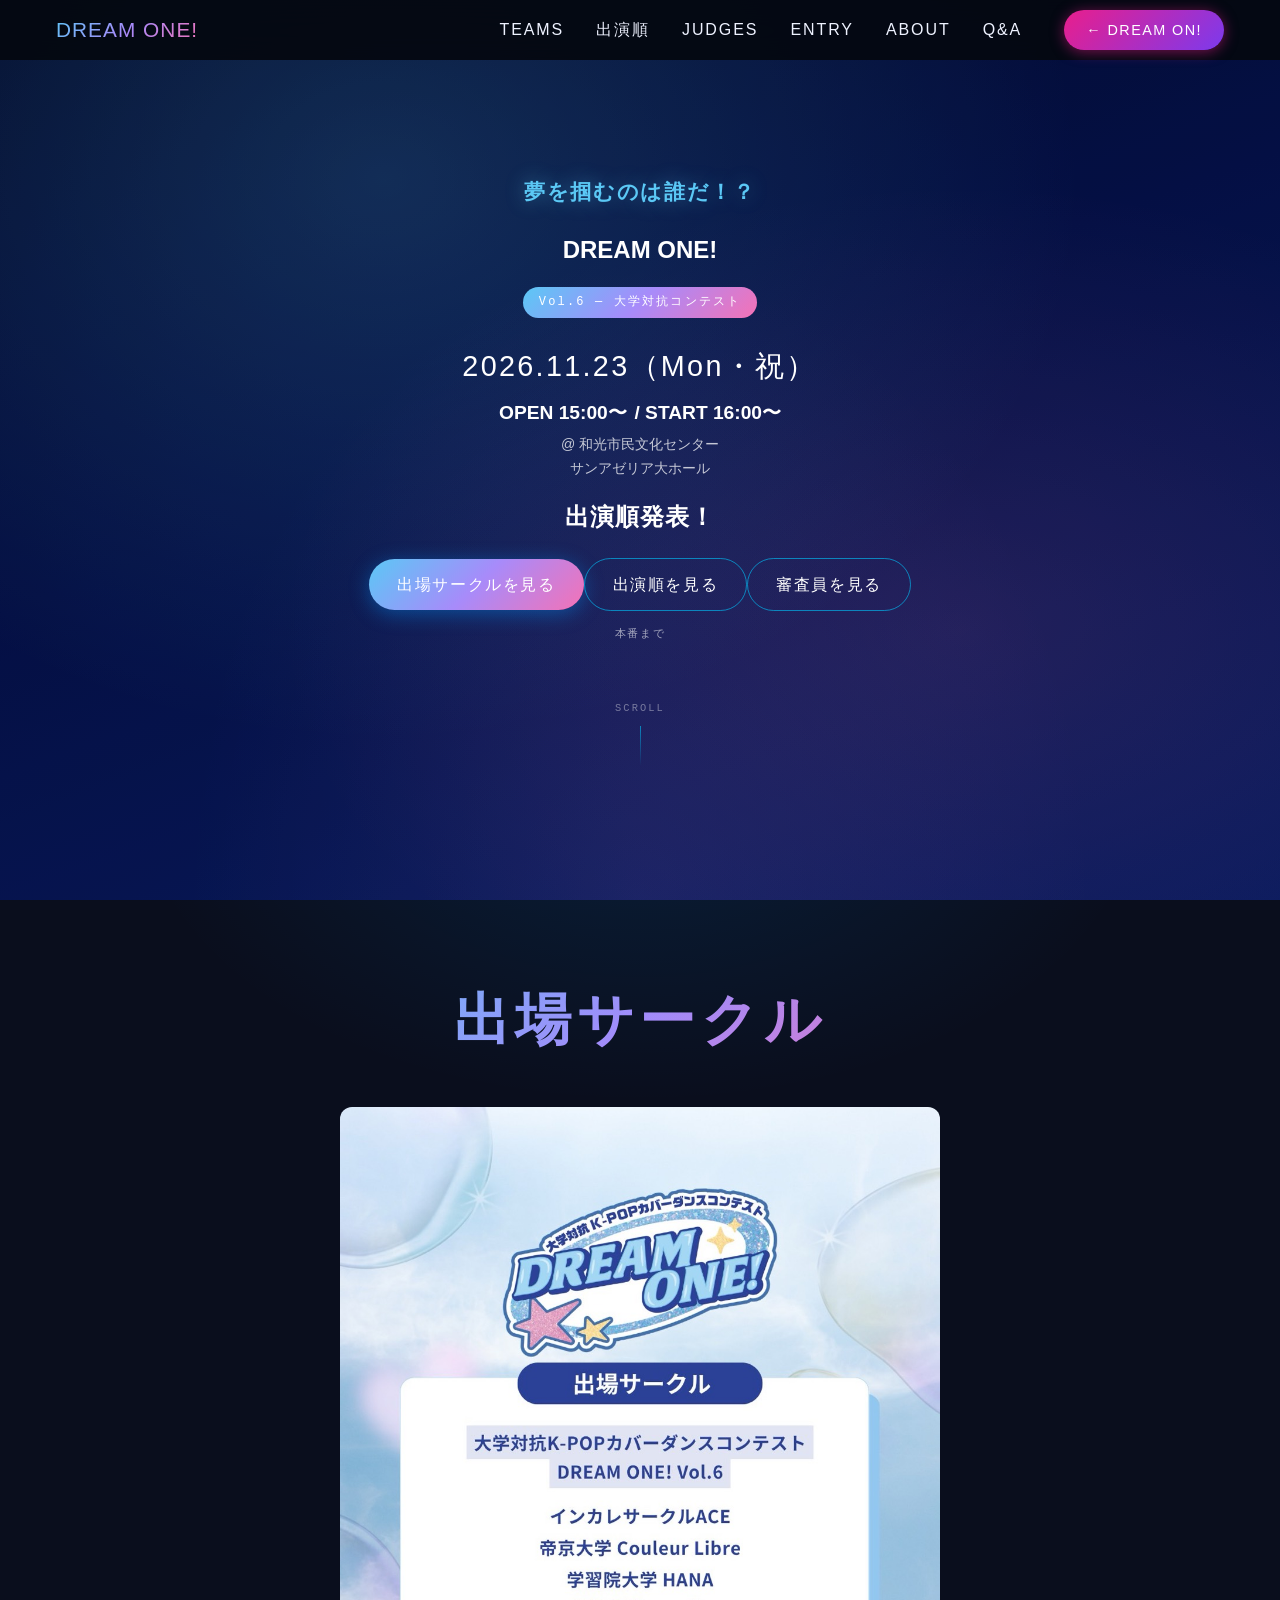
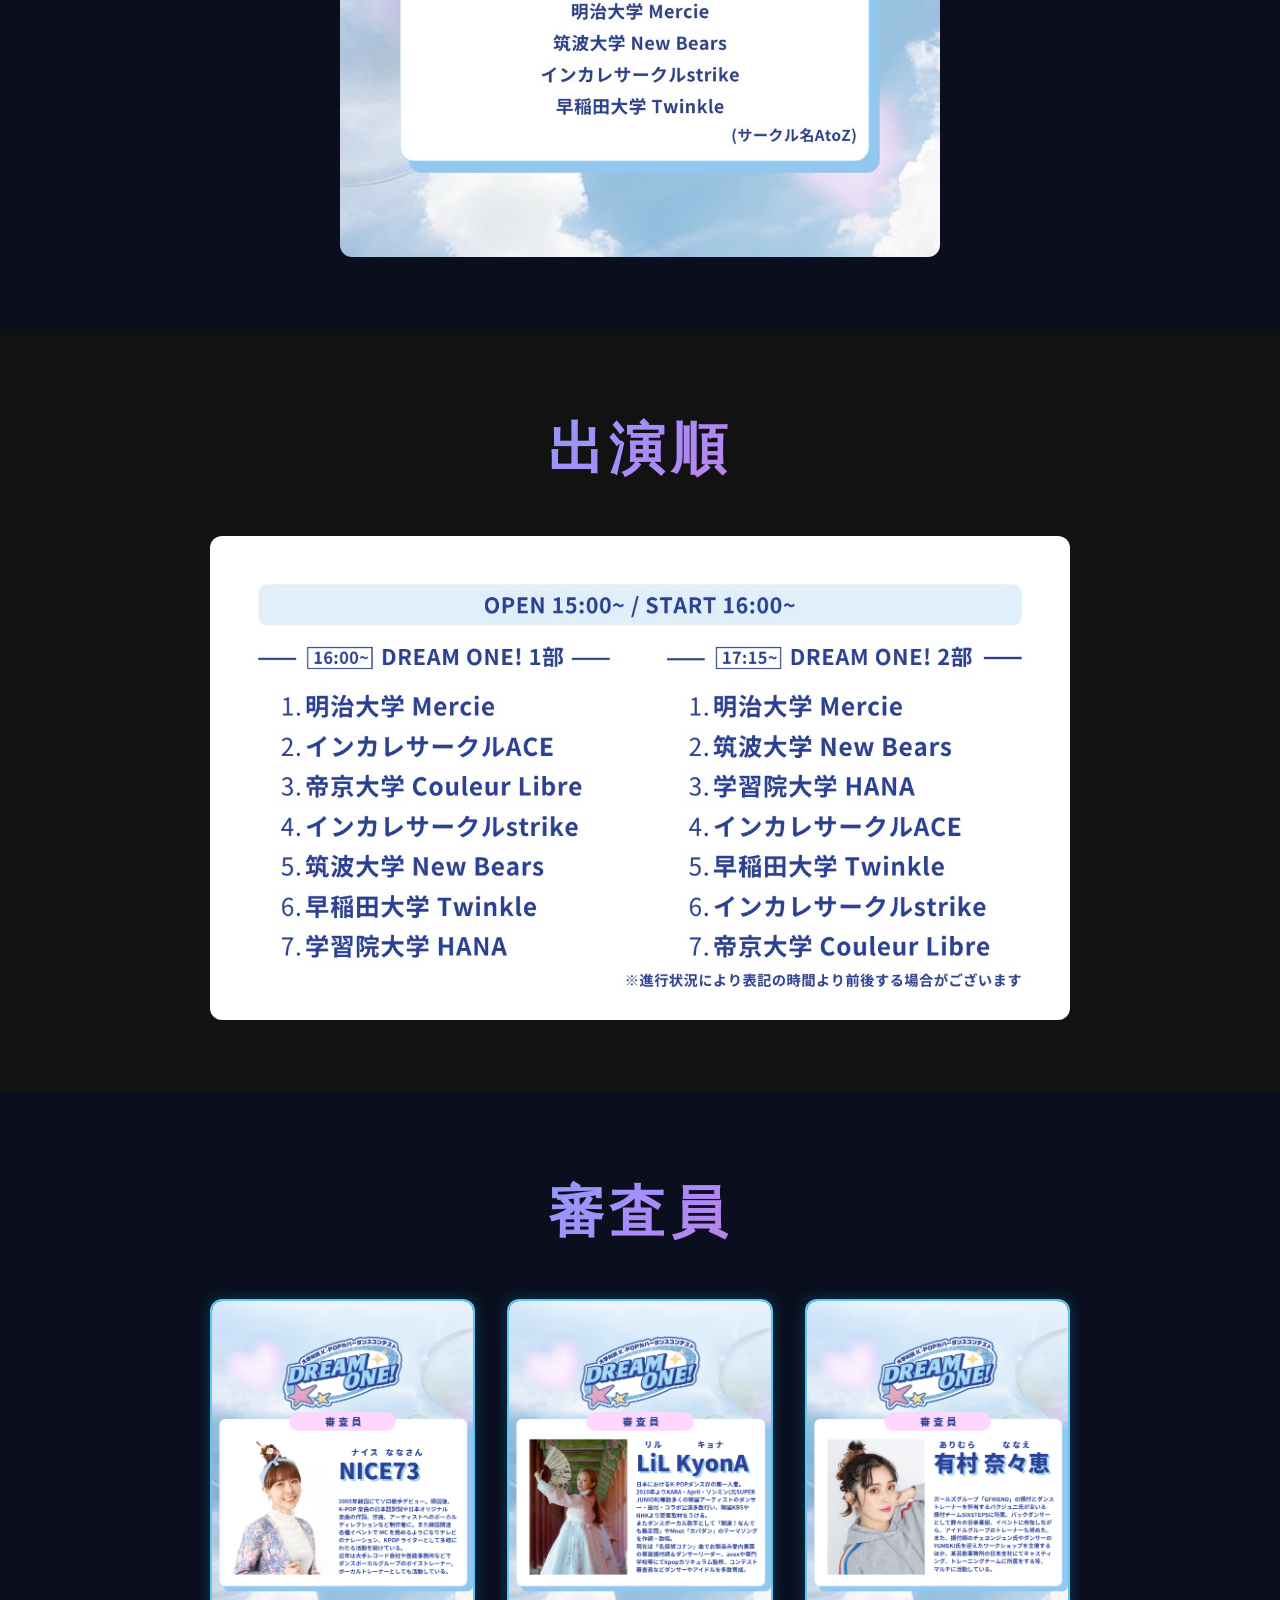
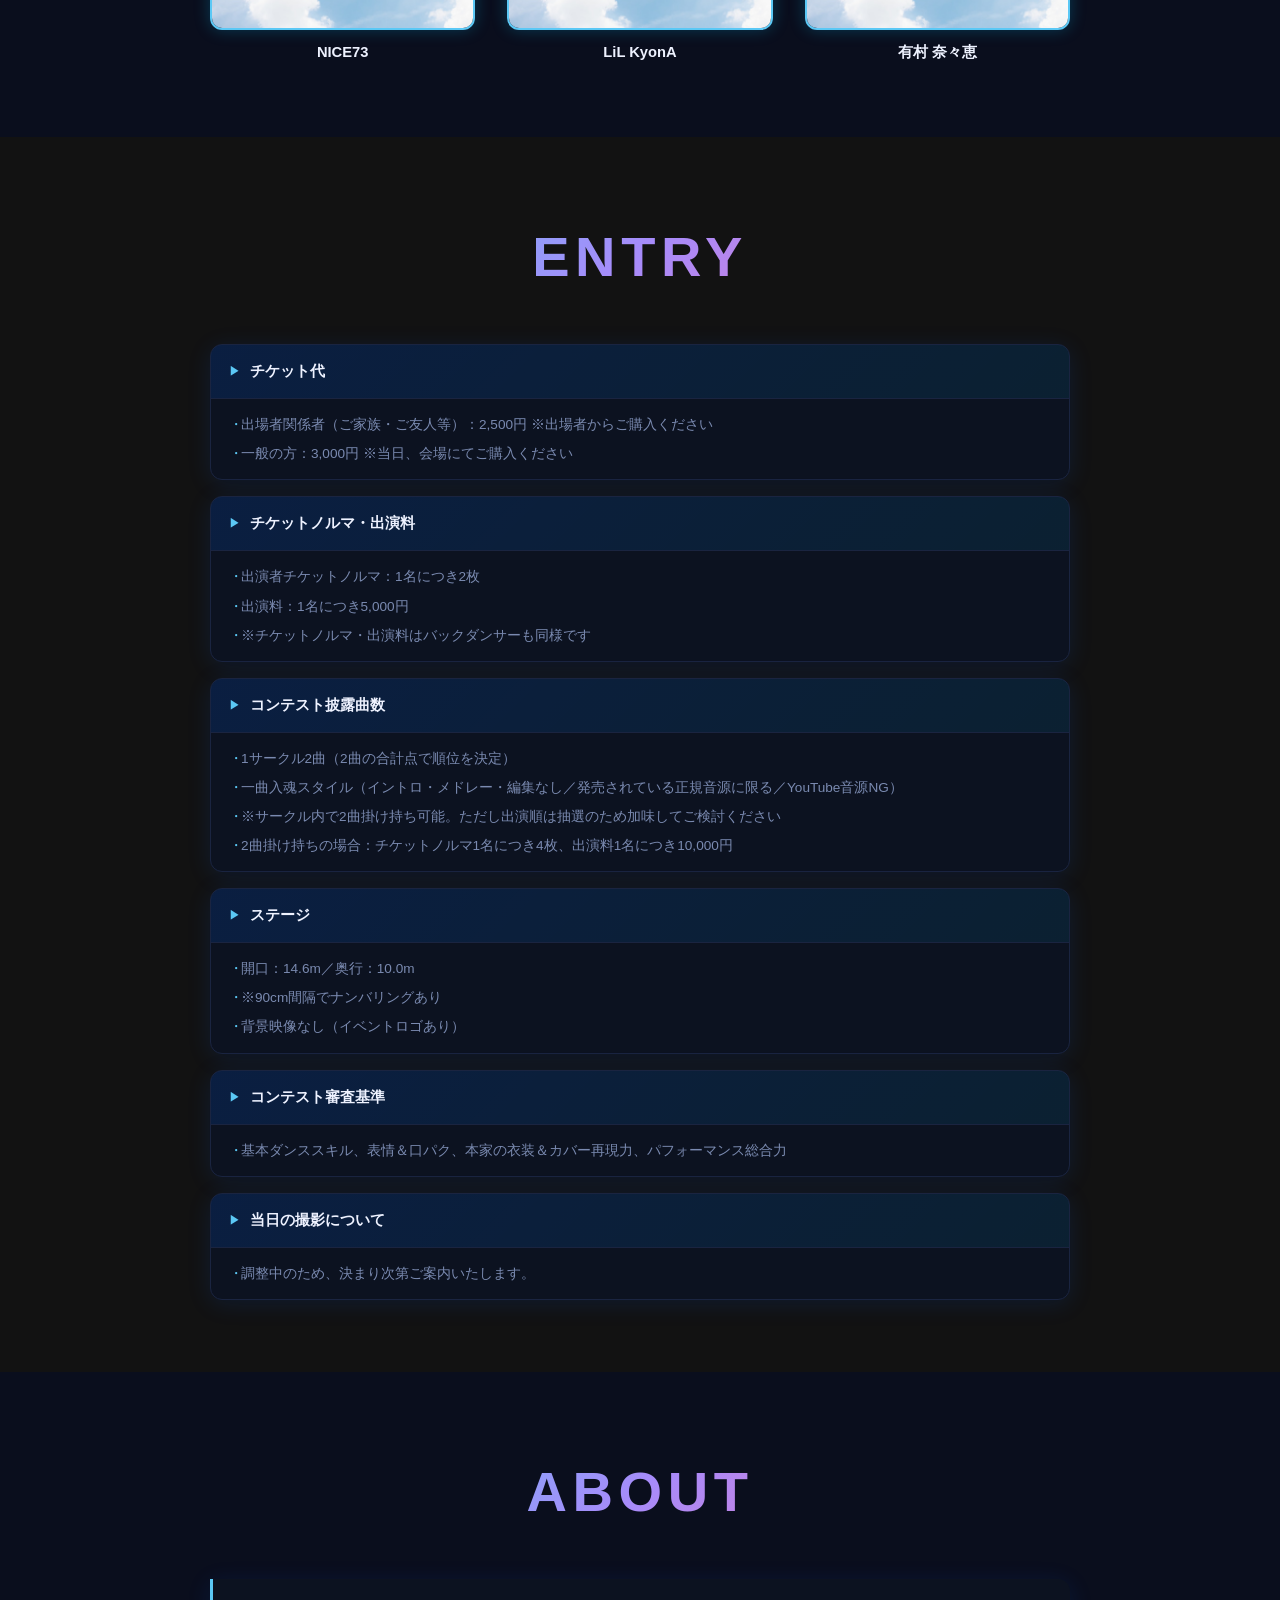
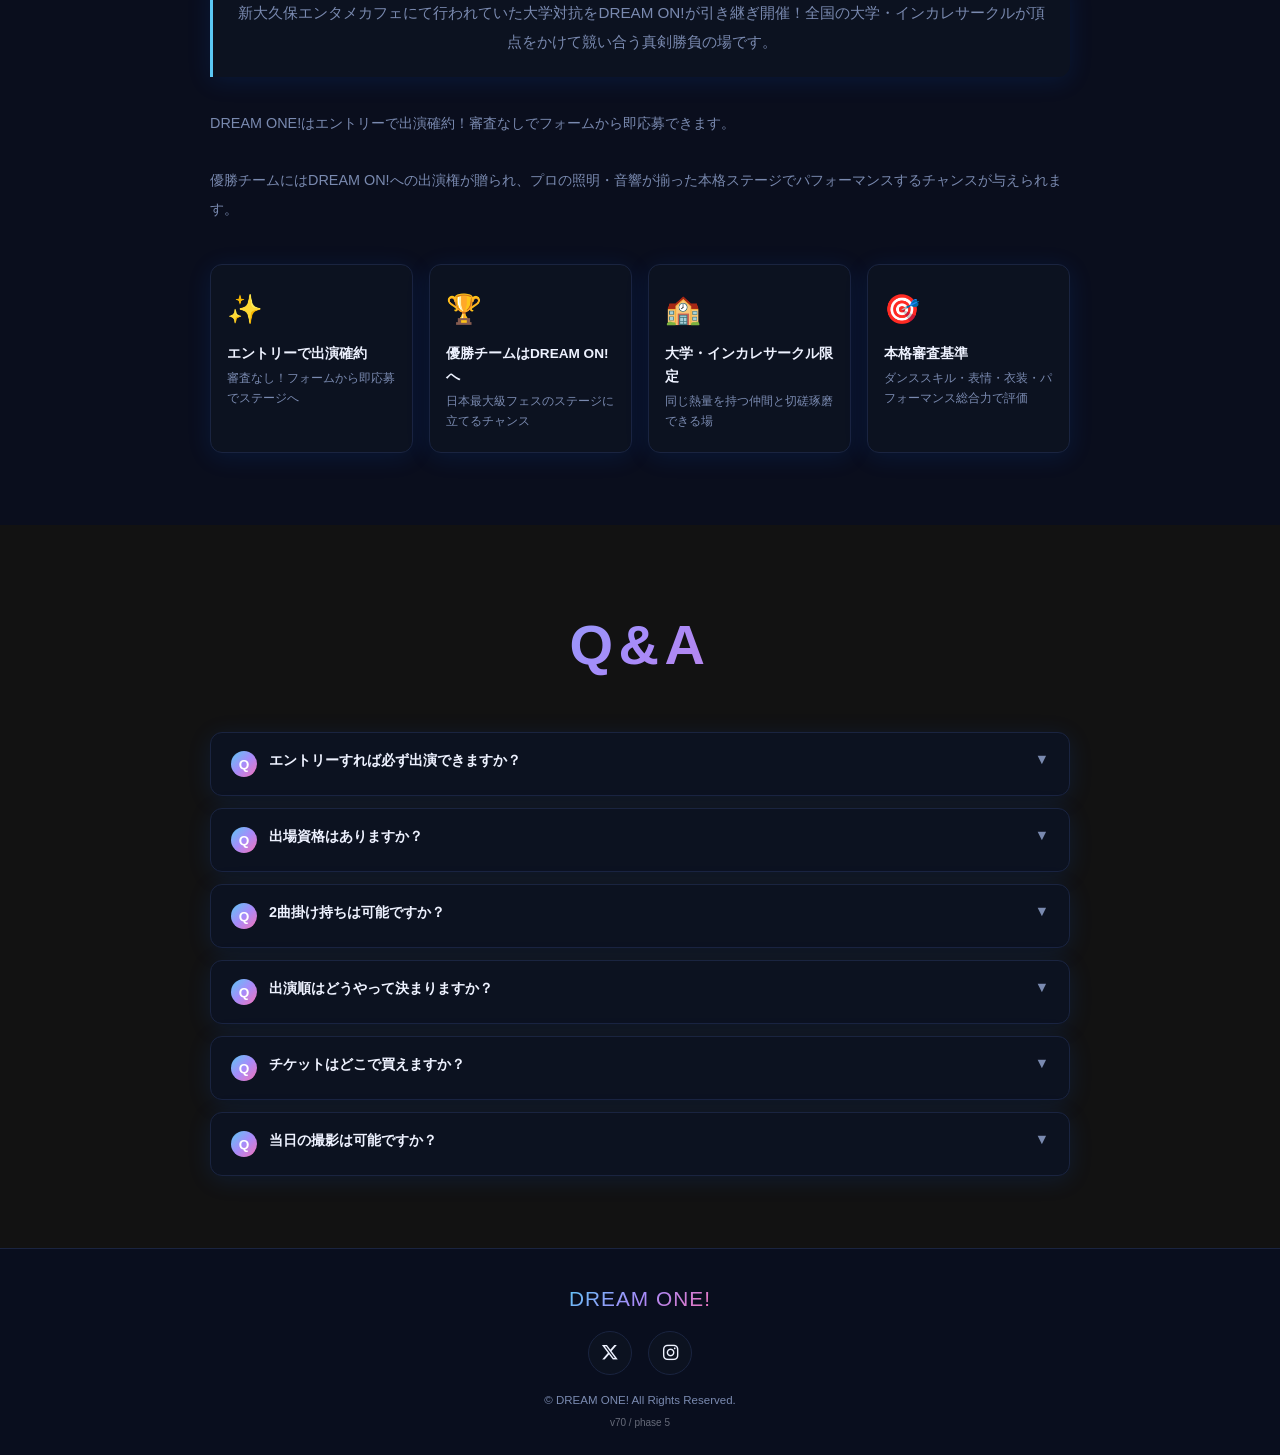
==== commit 5d789fea: "Remove two links from the DREAM ONE footer" ====
--- a/dreamone/index.html
+++ b/dreamone/index.html
@@ -1,7 +1,7 @@
 <!-- ============================================
      FILE TYPE : HTML
      SITE      : DREAM ONE! (ドリワン)
-     VERSION   : 69
+     VERSION   : 70
 ============================================ -->
 <!DOCTYPE html>
 <html lang="ja">
@@ -130,10 +130,6 @@
         <span class="logo-text" style="display:none">DREAM ONE!</span>
       </div>
       <div class="footer-social" id="footer-social"></div>
-      <div class="footer-links">
-        <a href="#top">DREAM ONE! 運営事務局</a>
-        <a href="https://www.sib.tv/privacy/" target="_blank" rel="noopener">プライバシーポリシー</a>
-      </div>
       <p class="footer-copy">© DREAM ONE! All Rights Reserved.</p>
       <p class="footer-build" id="footer-build" style="font-size:10px;opacity:0.4;margin-top:4px;"></p>
     </div>
@@ -145,5 +141,5 @@
 <!-- ============================================
      FILE TYPE : HTML
      SITE      : DREAM ONE! (ドリワン)
-     VERSION   : 69
+     VERSION   : 70
 ============================================ -->
